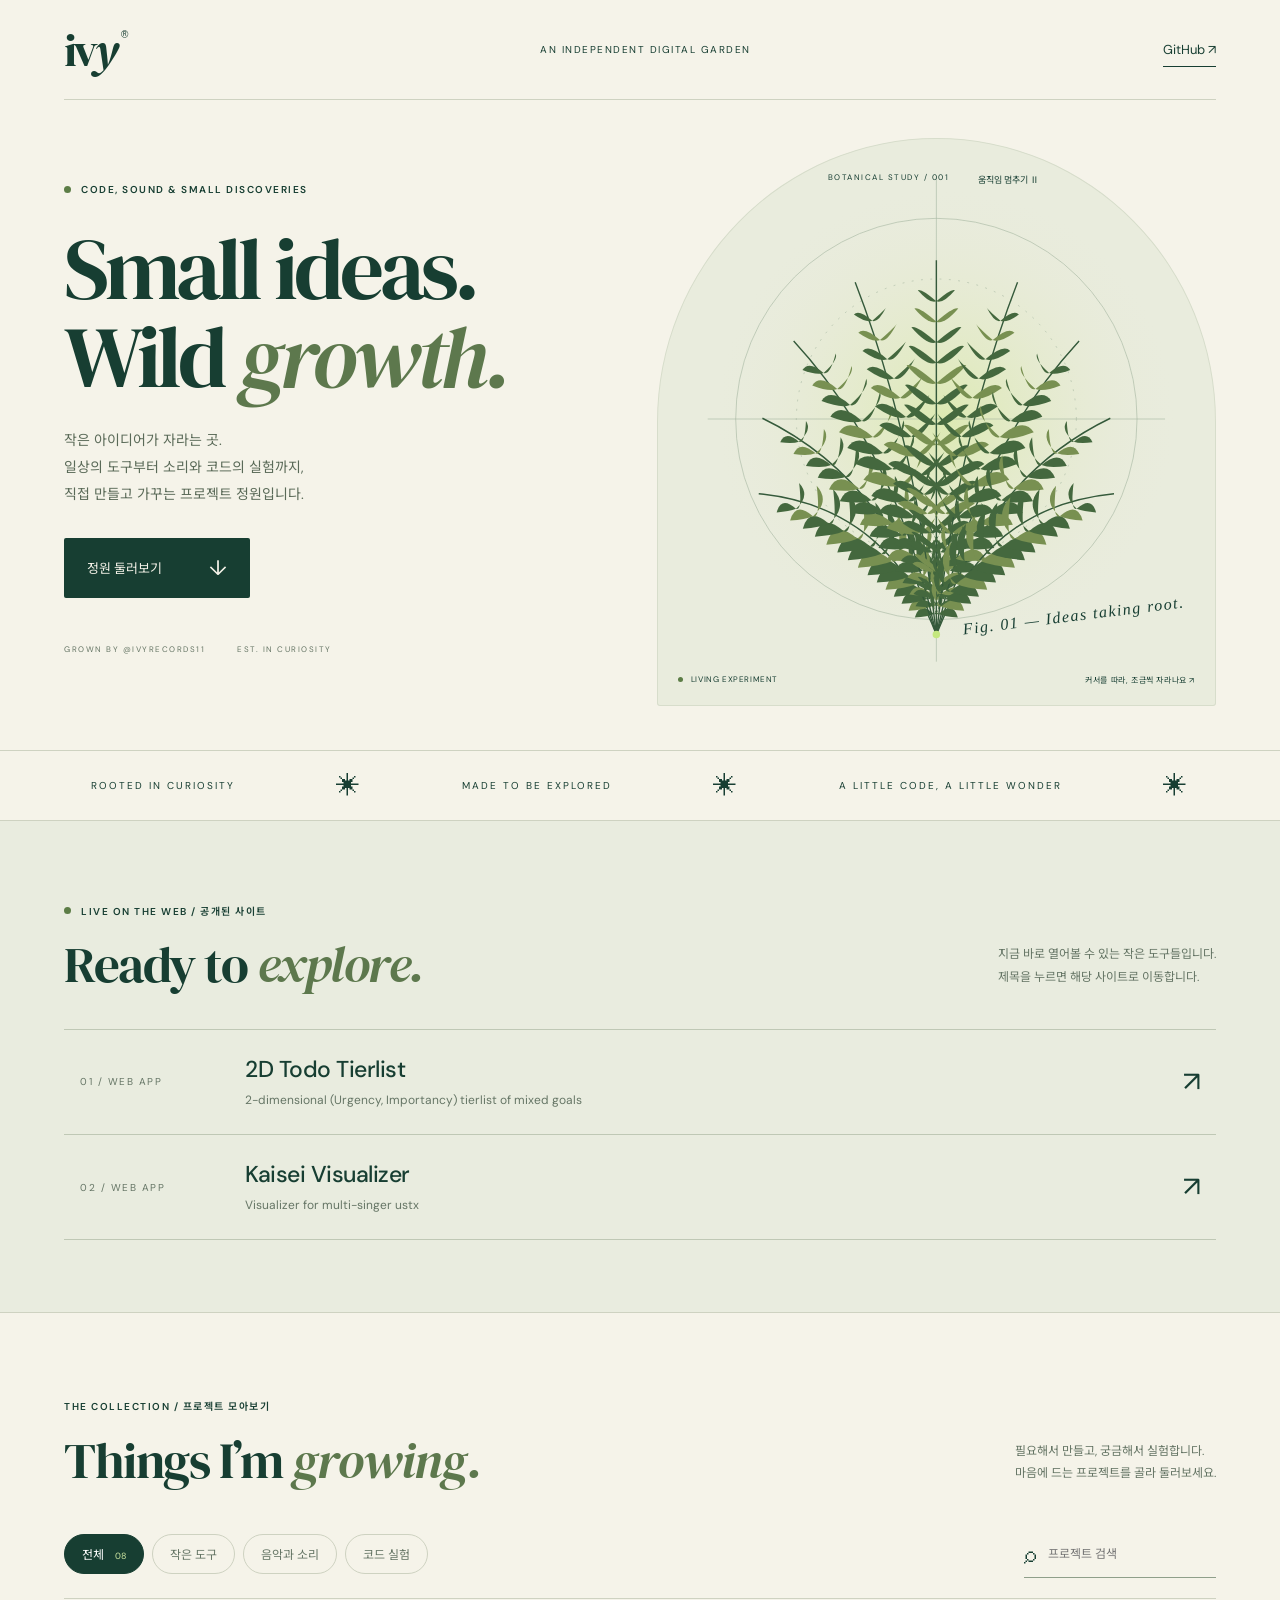
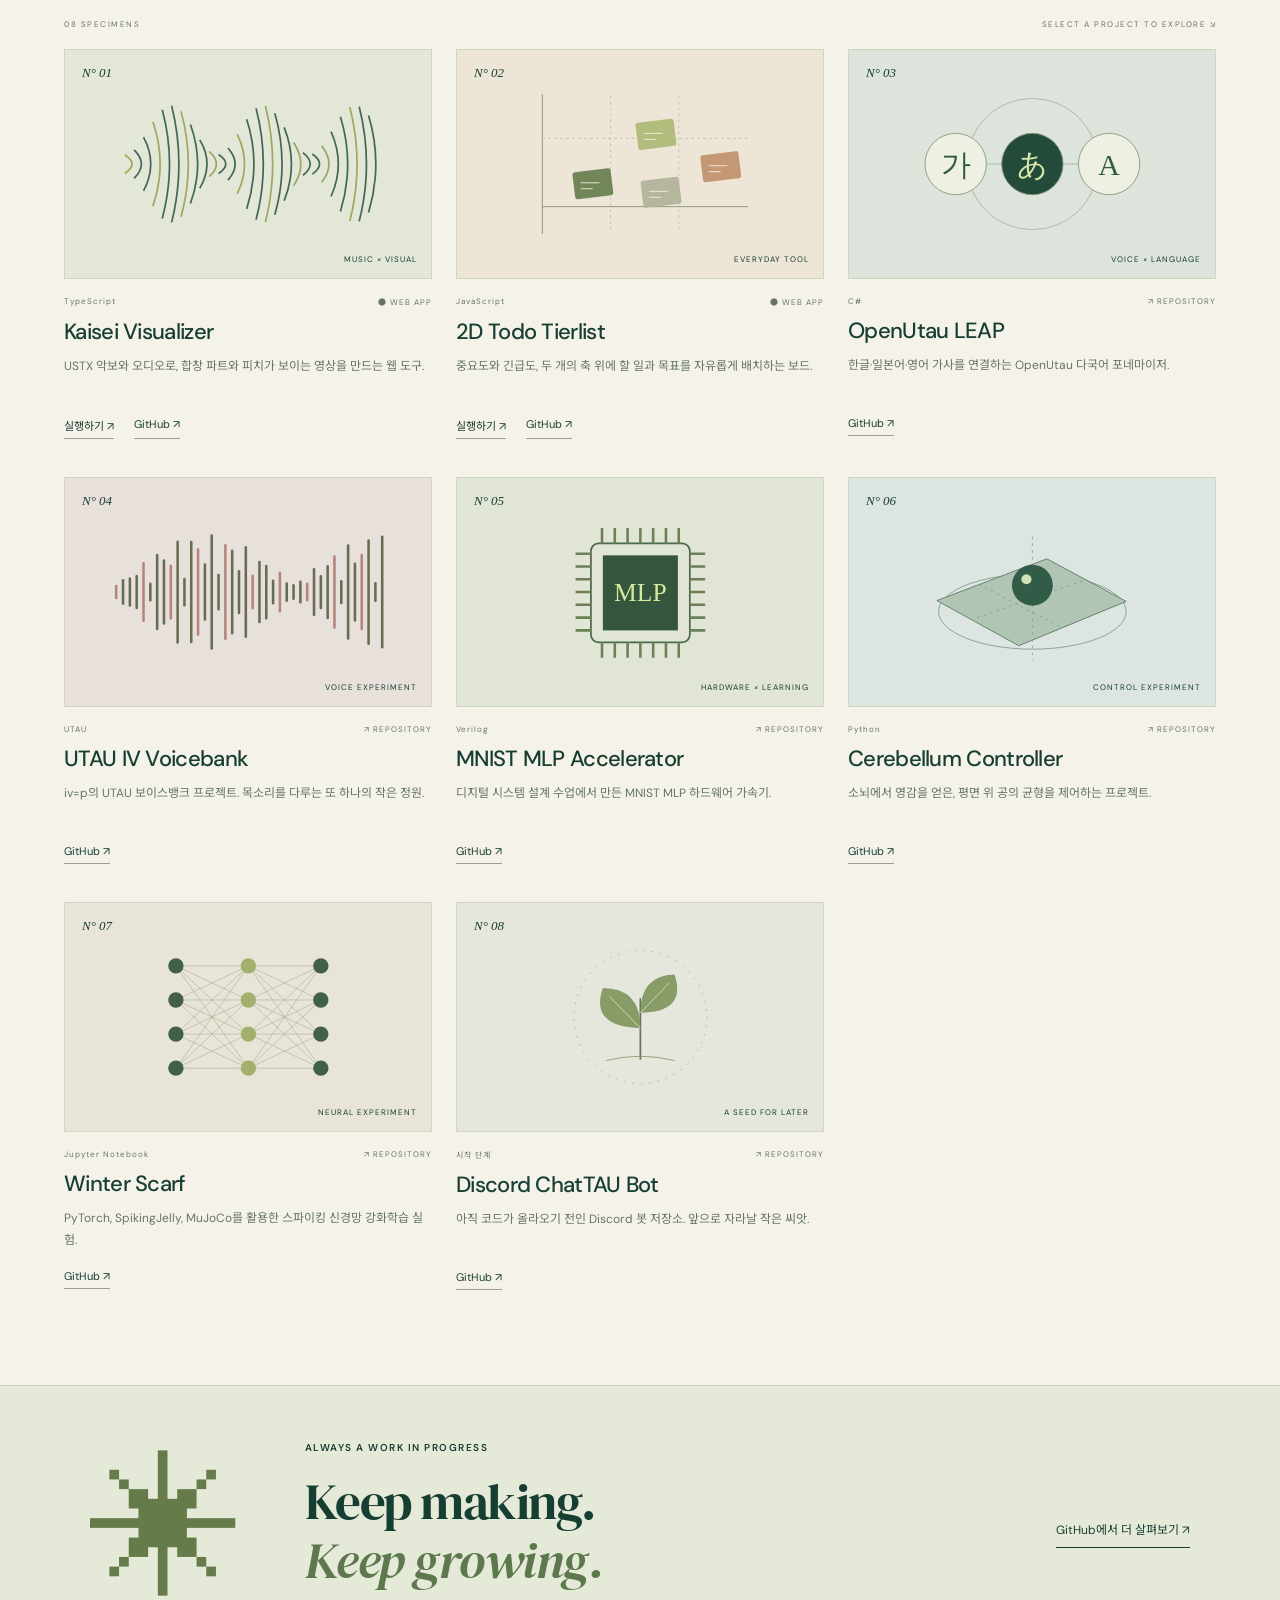
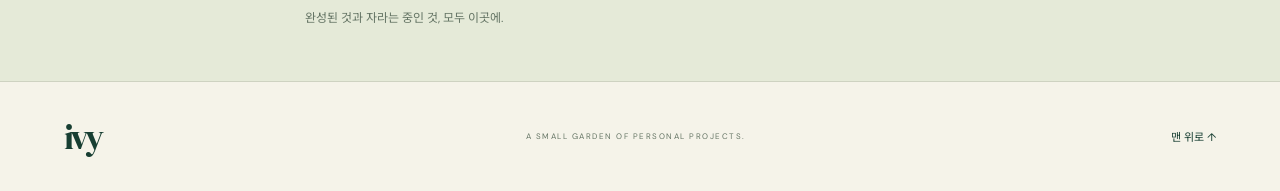
==== index.html @ fa206d8e "Refresh published project sites" ====
<!doctype html>
<html lang="ko">
<head><meta charset="utf-8"><meta name="viewport" content="width=device-width,initial-scale=1"><meta name="theme-color" content="#173e32"><meta name="description" content="ivyrecords11의 작은 도구, 음악과 코드, 실험이 자라는 프로젝트 정원."><title>IVY / 작은 프로젝트 정원</title><link rel="icon" href="favicon.svg" type="image/svg+xml"><link rel="stylesheet" href="style.css"><link rel="stylesheet" href="live-sites.css"><script src="app.js" defer></script></head>
<body>
<a class="skip" href="#projects">프로젝트로 건너뛰기</a>
<header class="nav"><a class="brand" href="#" aria-label="IVY 홈">iv<span>y</span><sup>®</sup></a><span class="nav-note">AN INDEPENDENT DIGITAL GARDEN</span><a class="github" href="https://github.com/ivyrecords11" target="_blank" rel="noopener noreferrer">GitHub ↗</a></header>
<main>
<section class="hero" aria-labelledby="hero-title">
<div class="hero-copy"><div class="eyebrow"><span class="dot"></span> CODE, SOUND & SMALL DISCOVERIES</div><h1 id="hero-title">Small ideas.<br>Wild <em>growth.</em></h1><p class="intro">작은 아이디어가 자라는 곳.<br>일상의 도구부터 소리와 코드의 실험까지,<br>직접 만들고 가꾸는 프로젝트 정원입니다.</p><a class="primary" href="#projects">정원 둘러보기 <span>↓</span></a><div class="hero-meta"><span>GROWN BY @IVYRECORDS11</span><span>EST. IN CURIOSITY</span></div></div>
<div class="specimen" id="specimen"><div class="specimen-top"><span>BOTANICAL STUDY / 001</span><button id="motion" aria-pressed="false" aria-label="식물 움직임 일시정지">움직임 멈추기 Ⅱ</button></div><svg id="plant" viewBox="0 0 560 600" role="img" aria-label="곡선과 작은 잎들로 그린 인터랙티브 식물 표본"><defs><radialGradient id="halo"><stop stop-color="#d9e9a7" stop-opacity=".8"/><stop offset="1" stop-color="#e8e8d7" stop-opacity="0"/></radialGradient></defs><circle cx="290" cy="300" r="245" fill="url(#halo)"/><g class="guide" fill="none" stroke="#a1b29c" stroke-width=".6"><circle cx="280" cy="300" r="215"/><circle cx="280" cy="300" r="150" stroke-dasharray="2 8"/><path d="M280 40V560M35 300H525"/></g><g id="fronds"></g><circle cx="280" cy="531" r="4" fill="#c4e77e"/></svg><div class="specimen-bottom"><span><i class="dot"></i> LIVING EXPERIMENT</span><span>커서를 따라, 조금씩 자라나요 ↗</span></div><div class="plant-label">Fig. 01 — Ideas taking root.</div></div>
</section>
<div class="ticker" aria-hidden="true"><span>ROOTED IN CURIOSITY</span><b>✳</b><span>MADE TO BE EXPLORED</span><b>✳</b><span>A LITTLE CODE, A LITTLE WONDER</span><b>✳</b></div>
<section class="live-sites" id="sites" aria-labelledby="sites-title"><div class="live-sites-head"><div><div class="eyebrow"><span class="dot"></span> LIVE ON THE WEB / 공개된 사이트</div><h2 id="sites-title">Ready to <em>explore.</em></h2></div><p>지금 바로 열어볼 수 있는 작은 도구들입니다.<br>제목을 누르면 해당 사이트로 이동합니다.</p></div><ul class="site-list">
  <li><a href="https://ivyrecords11.github.io/2d-todo-tierlist/" target="_blank" rel="noopener noreferrer"><span class="site-number">01 / WEB APP</span><span class="site-detail"><strong>2D Todo Tierlist</strong><span>2-dimensional (Urgency, Importancy) tierlist of mixed goals</span></span><span class="site-arrow" aria-hidden="true">↗</span></a></li>
  <li><a href="https://ivyrecords11.github.io/kaisei-visualizer/" target="_blank" rel="noopener noreferrer"><span class="site-number">02 / WEB APP</span><span class="site-detail"><strong>Kaisei Visualizer</strong><span>Visualizer for multi-singer ustx</span></span><span class="site-arrow" aria-hidden="true">↗</span></a></li>
</ul></section>
<section class="collection" id="projects" aria-labelledby="collection-title"><div class="section-head"><div><div class="eyebrow">THE COLLECTION / 프로젝트 모아보기</div><h2 id="collection-title">Things I’m <em>growing.</em></h2></div><p>필요해서 만들고, 궁금해서 실험합니다.<br>마음에 드는 프로젝트를 골라 둘러보세요.</p></div><div class="tools"><div class="filters" role="group" aria-label="프로젝트 분류"><button data-filter="all" aria-pressed="true">전체 <span>08</span></button><button data-filter="tools" aria-pressed="false">작은 도구</button><button data-filter="sound" aria-pressed="false">음악과 소리</button><button data-filter="research" aria-pressed="false">코드 실험</button></div><label class="search"><span aria-hidden="true">⌕</span><input type="search" id="search" placeholder="프로젝트 검색" aria-label="프로젝트 검색"></label></div><div class="result-line"><span id="result" role="status" aria-live="polite">08 SPECIMENS</span><span>SELECT A PROJECT TO EXPLORE ↘</span></div><div class="grid" id="grid"></div><p id="empty" hidden>아직 이 이름의 새싹은 없어요. 다른 검색어로 찾아보세요.</p></section>
<section class="endnote"><span class="asterisk">✳</span><div><div class="eyebrow">ALWAYS A WORK IN PROGRESS</div><h2>Keep making.<br><em>Keep growing.</em></h2><p>완성된 것과 자라는 중인 것, 모두 이곳에.</p></div><a href="https://github.com/ivyrecords11" target="_blank" rel="noopener noreferrer">GitHub에서 더 살펴보기 ↗</a></section>
</main><footer><a class="brand" href="#">ivy</a><span>A SMALL GARDEN OF PERSONAL PROJECTS.</span><a href="#">맨 위로 ↑</a></footer>
</body></html>
---- style.css ----
@import url('https://fonts.googleapis.com/css2?family=DM+Sans:wght@400;500;600;700&family=DM+Serif+Display:ital@0;1&family=Noto+Sans+KR:wght@400;500;600&display=swap');
:root{--paper:#f5f3e9;--ink:#173e32;--muted:#657565;--line:#ced2c1;--lime:#d5eb9c}*{box-sizing:border-box}html{scroll-behavior:smooth;scroll-padding-top:30px}body{margin:0;background:var(--paper);color:var(--ink);font-family:'DM Sans','Noto Sans KR',sans-serif}a{color:inherit;text-decoration:none}button,input{font:inherit}button,a,input{-webkit-tap-highlight-color:transparent}a:focus-visible,button:focus-visible,input:focus-visible{outline:3px solid #a2643d;outline-offset:5px}button{cursor:pointer}button:disabled{cursor:default}.nav{height:100px;display:flex;align-items:center;justify-content:space-between;margin:0 5%;border-bottom:1px solid var(--line)}.brand{font-family:'DM Serif Display',Georgia,serif;font-size:47px;letter-spacing:-4px}.brand span{font-style:italic}.brand sup{font:10px sans-serif;letter-spacing:0;vertical-align:top;margin:12px 0 0 7px;display:inline-block}.nav-note,.eyebrow,.hero-meta,.specimen-top,.specimen-bottom,.plant-label,.result-line,.card-meta,footer>span{font-size:10px;letter-spacing:1.5px}.github{font-size:13px;border-bottom:1px solid var(--ink);padding:8px 0}.hero{display:grid;grid-template-columns:1fr 1fr;min-height:650px;padding:38px 5% 44px;gap:3%}.hero-copy{padding-top:45px}.eyebrow{display:flex;align-items:center;gap:10px;font-weight:600}.dot{display:inline-block;width:7px;height:7px;border-radius:50%;background:#5c7d46}h1,h2,h3,p{margin:0}h1,h2{font-family:'DM Serif Display',Georgia,serif;font-weight:400}h1{font-size:clamp(64px,6.8vw,110px);line-height:1.01;letter-spacing:-4px;margin:29px 0 26px}em{font-weight:400;color:#5d784d}.intro{font-size:14px;line-height:1.95;color:#5a6a58}.primary{display:inline-flex;align-items:center;gap:47px;background:var(--ink);color:var(--paper);padding:16px 23px;border-radius:2px;font-size:13px;margin-top:29px}.primary:hover{background:#315f40}.primary span{font-size:21px}.hero-meta{display:flex;gap:32px;margin-top:46px;font-size:8px;color:var(--muted)}.specimen{position:relative;overflow:hidden;min-height:560px;background:#e9ecdd;border:1px solid #d7ddcb;border-radius:50% 50% 3px 3px}.specimen-top{position:absolute;z-index:2;top:33px;left:0;width:100%;display:flex;justify-content:center;gap:23px;font-size:8px}.specimen-top button{border:0;background:none;color:var(--ink);font-size:9px}.specimen svg{display:block;width:100%;height:560px;transform-origin:50% 90%;transition:transform .9s ease-out}.specimen-bottom{position:absolute;bottom:20px;left:20px;right:20px;display:flex;justify-content:space-between;font-size:8px;letter-spacing:.6px}.specimen-bottom .dot{width:5px;height:5px;margin-right:5px}.plant-label{position:absolute;right:30px;bottom:80px;transform:rotate(-7deg);font:italic 16px Georgia,serif}.ticker{border-top:1px solid var(--line);border-bottom:1px solid var(--line);display:flex;justify-content:space-around;align-items:center;gap:20px;padding:19px 4%;font-size:10px;letter-spacing:2px}.ticker b{font-size:24px;font-weight:400}.collection{padding:85px 5% 95px}.section-head{display:flex;justify-content:space-between;align-items:end;gap:25px}h2{font-size:clamp(38px,4vw,62px);line-height:1.15;letter-spacing:-1.5px}.section-head h2{margin-top:18px}.section-head p{font-size:12px;line-height:1.9;color:var(--muted);padding-bottom:5px}.tools{display:flex;justify-content:space-between;gap:20px;align-items:center;margin-top:40px;padding-bottom:20px;border-bottom:1px solid var(--line)}.filters{display:flex;gap:8px;flex-wrap:wrap}.filters button{background:none;border:1px solid var(--line);border-radius:30px;padding:10px 17px;color:var(--muted);font-size:12px}.filters button[aria-pressed=true]{background:var(--ink);color:white;border-color:var(--ink)}.filters button span{font-size:9px;margin-left:8px;color:#cde6a2}.search{display:flex;gap:10px;align-items:center;border-bottom:1px solid #8f9f8a;padding:8px 0}.search span{font-size:24px}.search input{width:170px;border:0;background:none;color:var(--ink);font-size:12px}.result-line{display:flex;justify-content:space-between;margin:20px 0;font-size:8px;color:var(--muted)}.grid{display:grid;grid-template-columns:repeat(3,1fr);gap:38px 24px}.card{min-width:0}.art{height:230px;overflow:hidden;position:relative;display:flex;justify-content:center;align-items:center;border:1px solid #d0d6bf;transition:border-radius .35s,background .35s}.card:hover .art{border-radius:45px 3px 45px 3px}.art svg{width:86%;height:86%;transition:transform .6s}.card:hover .art svg{transform:scale(1.07) rotate(-2deg)}.art .index{position:absolute;top:15px;left:17px;font:italic 13px Georgia}.art .kind{position:absolute;right:14px;bottom:14px;font-size:8px;letter-spacing:1px}.card-meta{display:flex;justify-content:space-between;font-size:8px;margin:17px 0 10px;color:var(--muted);letter-spacing:1px}.card h3{font-size:22px;letter-spacing:-.7px;font-weight:500;overflow-wrap:anywhere}.card p{font-size:12px;line-height:1.85;color:var(--muted);margin-top:9px;min-height:45px}.links{display:flex;gap:20px;margin-top:17px}.links a{font-size:11px;border-bottom:1px solid #99a18b;padding:0 0 5px}.links a:hover{color:#80603c}.endnote{background:#e5ead8;padding:55px 7%;display:flex;align-items:center;gap:60px;border-block:1px solid var(--line)}.asterisk{font-size:155px;color:#657b49;line-height:1}.endnote h2{margin:18px 0}.endnote p{font-size:12px;color:var(--muted)}.endnote>a{margin-left:auto;font-size:12px;border-bottom:1px solid;padding-bottom:9px}footer{display:flex;align-items:center;justify-content:space-between;padding:30px 5%}footer .brand{font-size:36px}footer>span{font-size:8px;color:var(--muted)}footer>a:last-child{font-size:11px}.skip{position:absolute;top:-70px;left:20px;z-index:10;background:var(--ink);color:white;padding:14px}.skip:focus{top:10px}#empty{text-align:center;padding:70px 15px;color:var(--muted);font-size:14px}
@media(min-width:1500px){main,.nav,footer{max-width:1500px;margin-inline:auto}.nav{padding-inline:5%}}@media(max-width:900px){.nav-note{font-size:8px}.hero{min-height:0;gap:20px}.hero-copy{padding-top:30px}h1{font-size:65px}.specimen{min-height:510px}.specimen svg{height:510px}.specimen-top{gap:9px;font-size:7px}.hero-meta{gap:12px;line-height:1.7}.grid{grid-template-columns:repeat(2,1fr)}.section-head p{max-width:220px}.endnote{gap:30px}.asterisk{font-size:100px}.specimen-bottom{flex-direction:column;gap:8px}.plant-label{right:15px}}@media(max-width:600px){.nav{height:77px}.nav-note{display:none}.brand{font-size:40px}.hero{grid-template-columns:1fr;padding-top:15px}.hero-copy{padding-top:30px}h1{font-size:73px}.intro{font-size:13px}.hero-meta{margin:30px 0 8px;justify-content:space-between}.specimen{min-height:420px;margin-top:15px}.specimen svg{height:420px}.specimen-bottom{flex-direction:row}.ticker{font-size:7px;letter-spacing:.8px;gap:13px}.ticker span:last-of-type,.ticker b:last-child{display:none}.collection{padding-top:55px;padding-bottom:55px}.section-head{display:block}.section-head p{margin-top:20px;max-width:none}.tools{align-items:stretch;flex-direction:column;margin-top:25px;gap:16px}.filters{gap:5px}.filters button{font-size:11px;padding:9px 13px}.search input{width:100%}.grid{grid-template-columns:1fr;gap:35px}.art{height:260px}.card p{min-height:0}.endnote{padding:35px 6%;flex-wrap:wrap;gap:20px}.asterisk{font-size:80px}.endnote h2{font-size:41px}.endnote>a{margin:10px 0 0 auto}footer>span{max-width:130px;text-align:center;line-height:1.8}.result-line{font-size:7px}.section-head h2{font-size:39px}}@media(prefers-reduced-motion:reduce){html{scroll-behavior:auto}*,*::before,*::after{transition:none!important;animation:none!important}}
---- live-sites.css ----
.live-sites{padding:82px 5% 72px;background:#e9ecdf;border-bottom:1px solid var(--line)}.live-sites-head{display:flex;align-items:end;justify-content:space-between;gap:25px;margin-bottom:35px}.live-sites-head h2{margin-top:17px}.live-sites-head p{font-size:12px;line-height:1.9;color:var(--muted);padding-bottom:5px}.site-list{list-style:none;margin:0;padding:0;border-top:1px solid #bfc8b5}.site-list li{border-bottom:1px solid #bfc8b5}.site-list a{display:grid;grid-template-columns:145px 1fr 35px;gap:20px;align-items:center;padding:24px 16px;transition:background .25s,padding-left .25s}.site-list a:hover{background:#dfe7cf;padding-left:26px}.site-number{font-size:10px;letter-spacing:1.5px;color:var(--muted)}.site-detail{display:flex;flex-direction:column;gap:7px}.site-detail strong{font-size:23px;font-weight:500;letter-spacing:-.5px}.site-detail>span{font-size:12px;line-height:1.6;color:var(--muted)}.site-arrow{font-size:28px;text-align:right;line-height:1}@media(max-width:600px){.live-sites{padding:55px 5%}.live-sites-head{display:block;margin-bottom:27px}.live-sites-head h2{font-size:40px}.live-sites-head p{margin-top:17px}.site-list a{grid-template-columns:1fr 24px;gap:8px;padding:20px 6px}.site-number{grid-column:1/-1;font-size:9px}.site-detail strong{font-size:20px}.site-detail>span{font-size:11px}.site-arrow{grid-column:2;grid-row:2}}
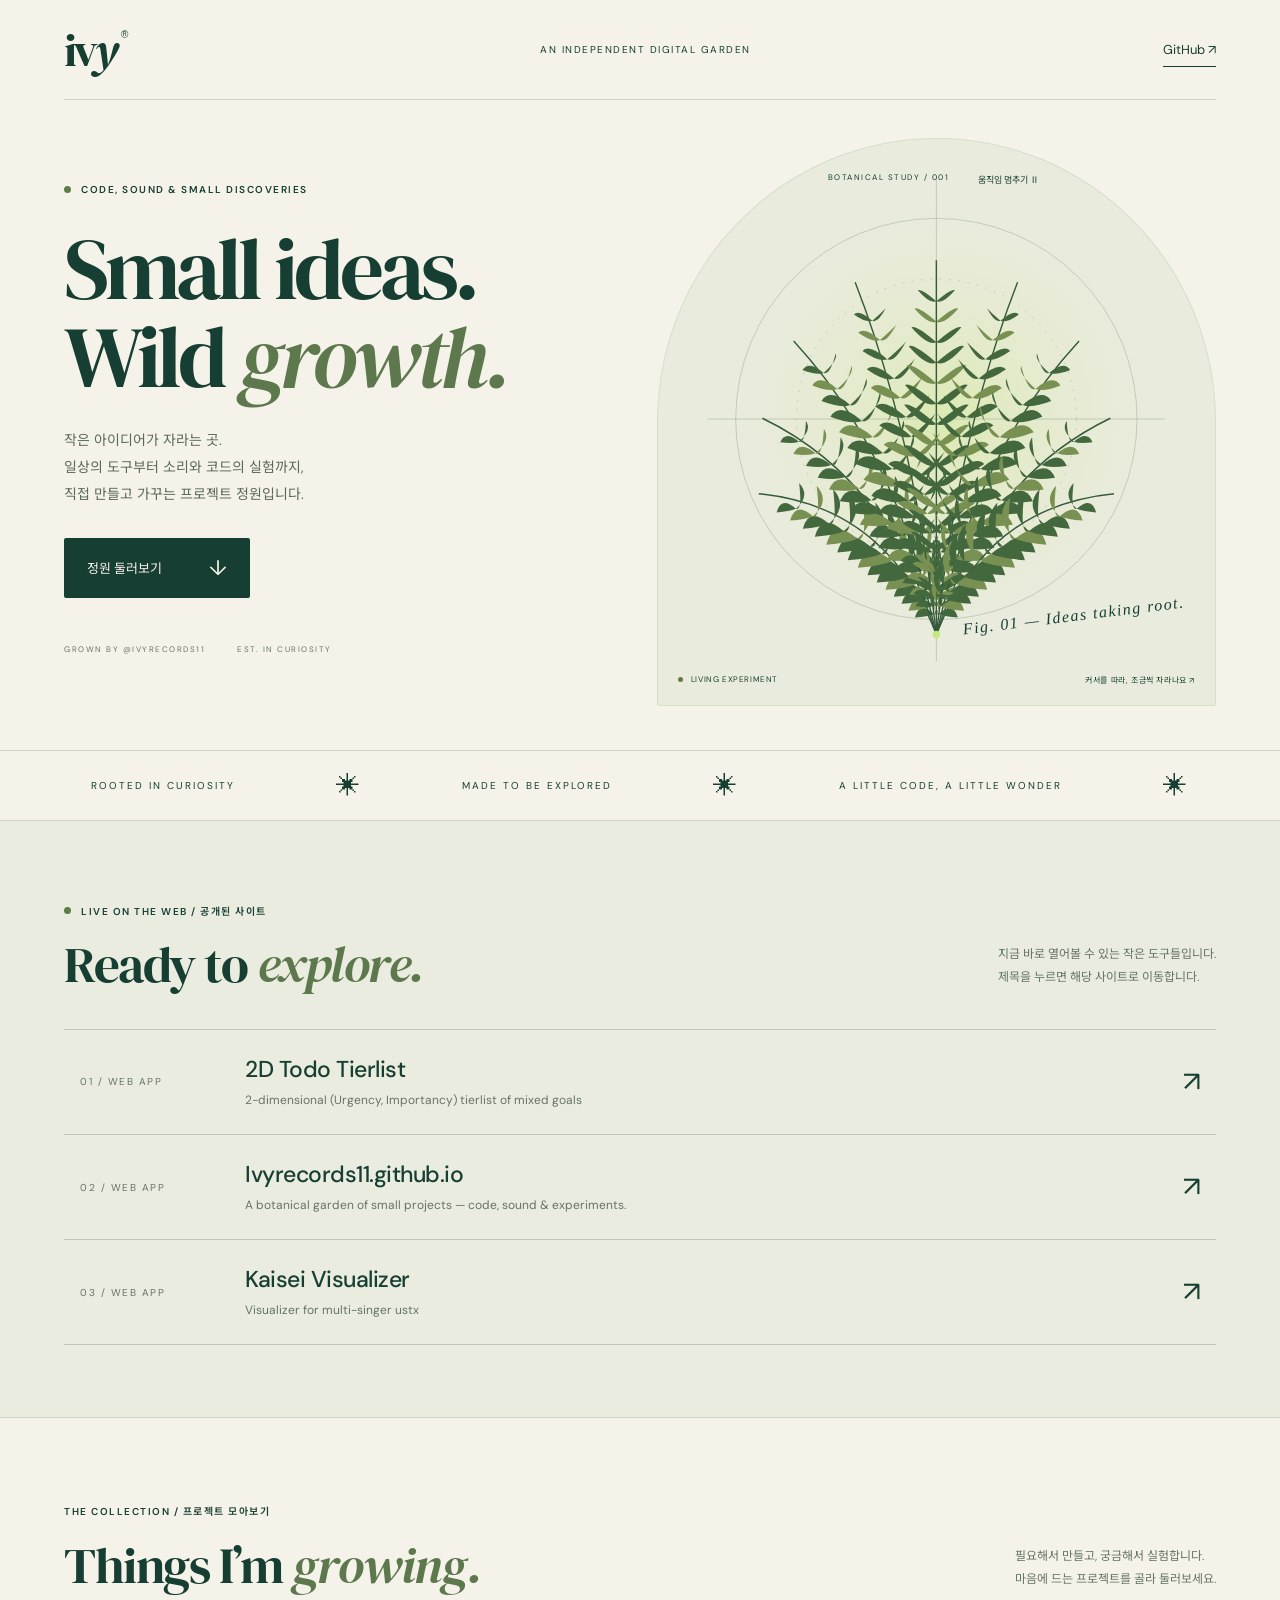
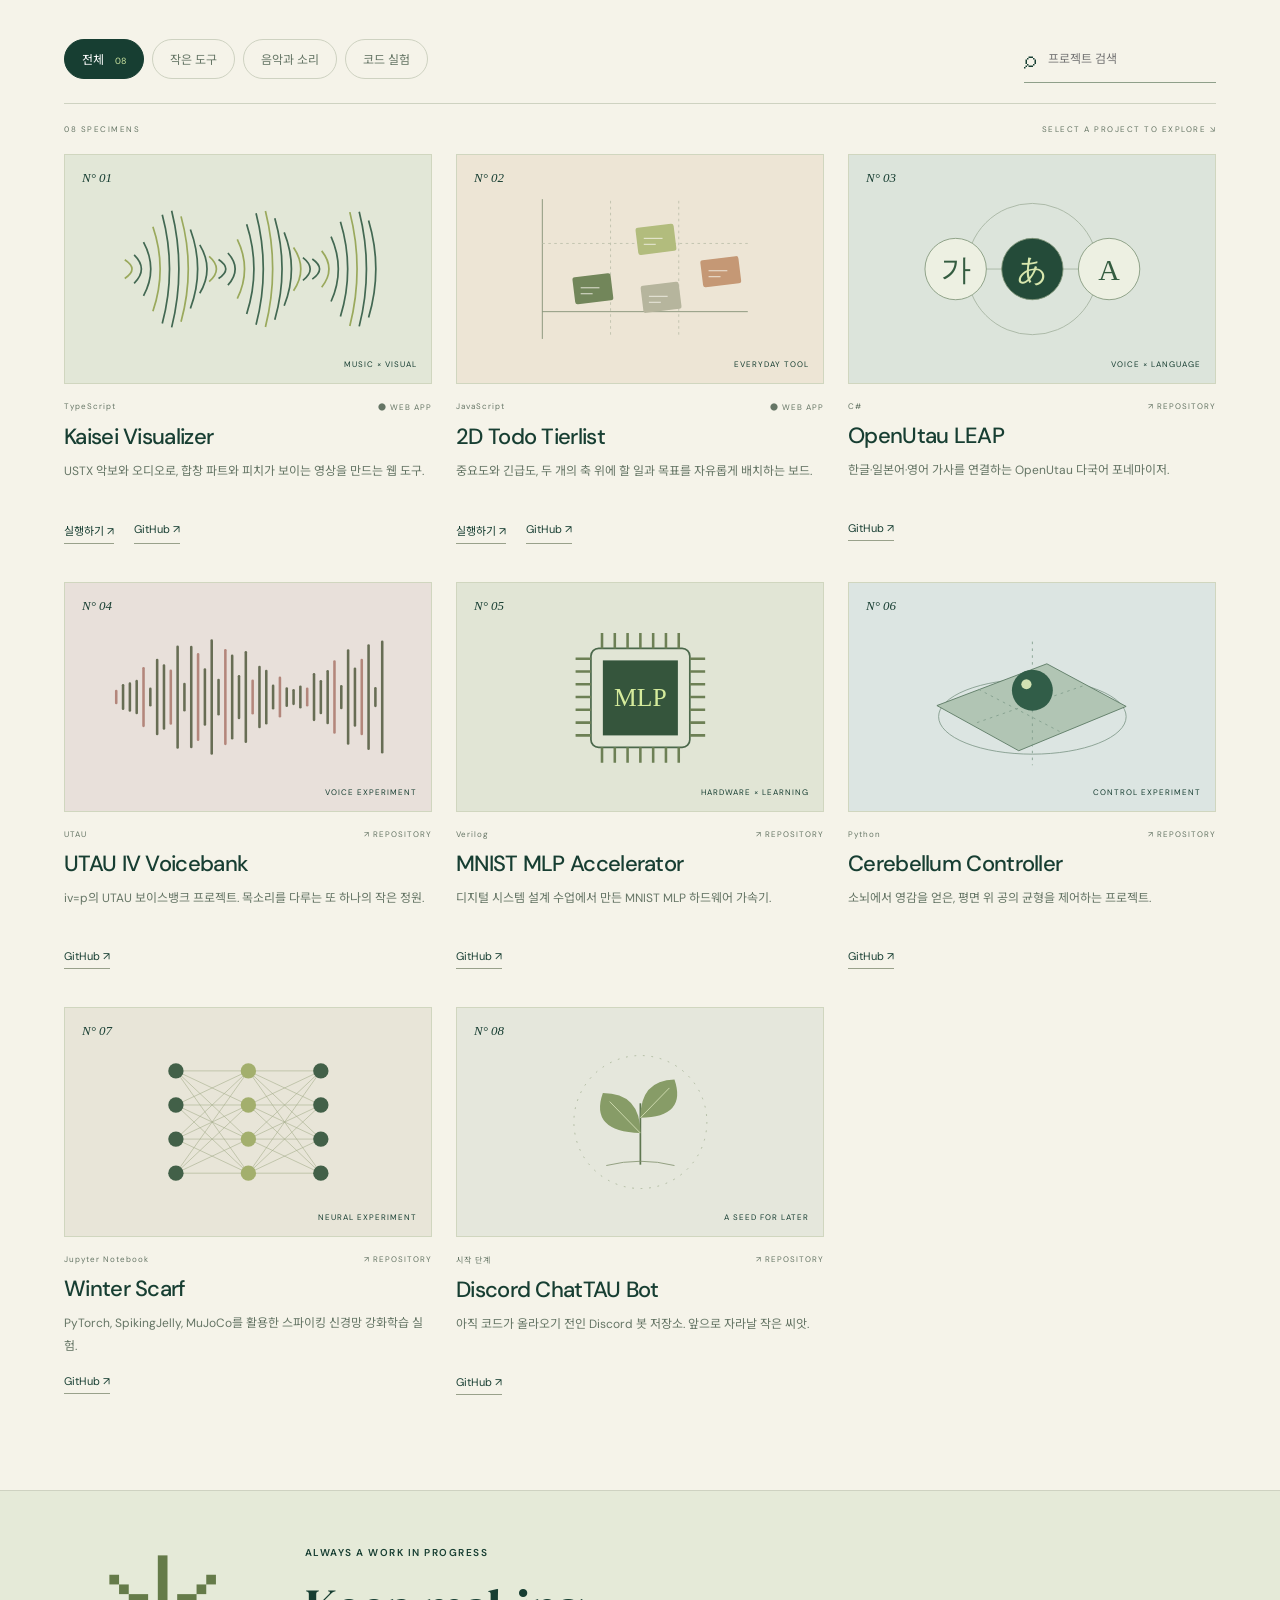
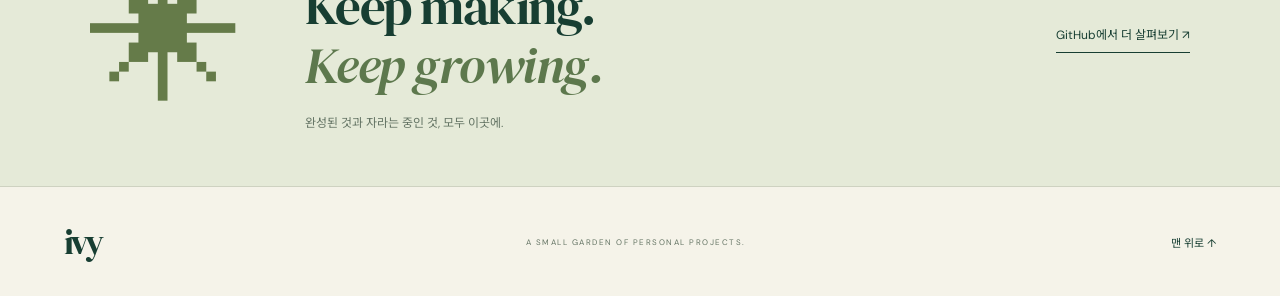
==== commit 125d26ed: "Refresh published project sites" ====
--- a/index.html
+++ b/index.html
@@ -12,7 +12,8 @@
 <div class="ticker" aria-hidden="true"><span>ROOTED IN CURIOSITY</span><b>✳</b><span>MADE TO BE EXPLORED</span><b>✳</b><span>A LITTLE CODE, A LITTLE WONDER</span><b>✳</b></div>
 <section class="live-sites" id="sites" aria-labelledby="sites-title"><div class="live-sites-head"><div><div class="eyebrow"><span class="dot"></span> LIVE ON THE WEB / 공개된 사이트</div><h2 id="sites-title">Ready to <em>explore.</em></h2></div><p>지금 바로 열어볼 수 있는 작은 도구들입니다.<br>제목을 누르면 해당 사이트로 이동합니다.</p></div><ul class="site-list">
   <li><a href="https://ivyrecords11.github.io/2d-todo-tierlist/" target="_blank" rel="noopener noreferrer"><span class="site-number">01 / WEB APP</span><span class="site-detail"><strong>2D Todo Tierlist</strong><span>2-dimensional (Urgency, Importancy) tierlist of mixed goals</span></span><span class="site-arrow" aria-hidden="true">↗</span></a></li>
-  <li><a href="https://ivyrecords11.github.io/kaisei-visualizer/" target="_blank" rel="noopener noreferrer"><span class="site-number">02 / WEB APP</span><span class="site-detail"><strong>Kaisei Visualizer</strong><span>Visualizer for multi-singer ustx</span></span><span class="site-arrow" aria-hidden="true">↗</span></a></li>
+  <li><a href="https://ivyrecords11.github.io/" target="_blank" rel="noopener noreferrer"><span class="site-number">02 / WEB APP</span><span class="site-detail"><strong>Ivyrecords11.github.io</strong><span>A botanical garden of small projects — code, sound &amp; experiments.</span></span><span class="site-arrow" aria-hidden="true">↗</span></a></li>
+  <li><a href="https://ivyrecords11.github.io/kaisei-visualizer/" target="_blank" rel="noopener noreferrer"><span class="site-number">03 / WEB APP</span><span class="site-detail"><strong>Kaisei Visualizer</strong><span>Visualizer for multi-singer ustx</span></span><span class="site-arrow" aria-hidden="true">↗</span></a></li>
 </ul></section>
 <section class="collection" id="projects" aria-labelledby="collection-title"><div class="section-head"><div><div class="eyebrow">THE COLLECTION / 프로젝트 모아보기</div><h2 id="collection-title">Things I’m <em>growing.</em></h2></div><p>필요해서 만들고, 궁금해서 실험합니다.<br>마음에 드는 프로젝트를 골라 둘러보세요.</p></div><div class="tools"><div class="filters" role="group" aria-label="프로젝트 분류"><button data-filter="all" aria-pressed="true">전체 <span>08</span></button><button data-filter="tools" aria-pressed="false">작은 도구</button><button data-filter="sound" aria-pressed="false">음악과 소리</button><button data-filter="research" aria-pressed="false">코드 실험</button></div><label class="search"><span aria-hidden="true">⌕</span><input type="search" id="search" placeholder="프로젝트 검색" aria-label="프로젝트 검색"></label></div><div class="result-line"><span id="result" role="status" aria-live="polite">08 SPECIMENS</span><span>SELECT A PROJECT TO EXPLORE ↘</span></div><div class="grid" id="grid"></div><p id="empty" hidden>아직 이 이름의 새싹은 없어요. 다른 검색어로 찾아보세요.</p></section>
 <section class="endnote"><span class="asterisk">✳</span><div><div class="eyebrow">ALWAYS A WORK IN PROGRESS</div><h2>Keep making.<br><em>Keep growing.</em></h2><p>완성된 것과 자라는 중인 것, 모두 이곳에.</p></div><a href="https://github.com/ivyrecords11" target="_blank" rel="noopener noreferrer">GitHub에서 더 살펴보기 ↗</a></section>
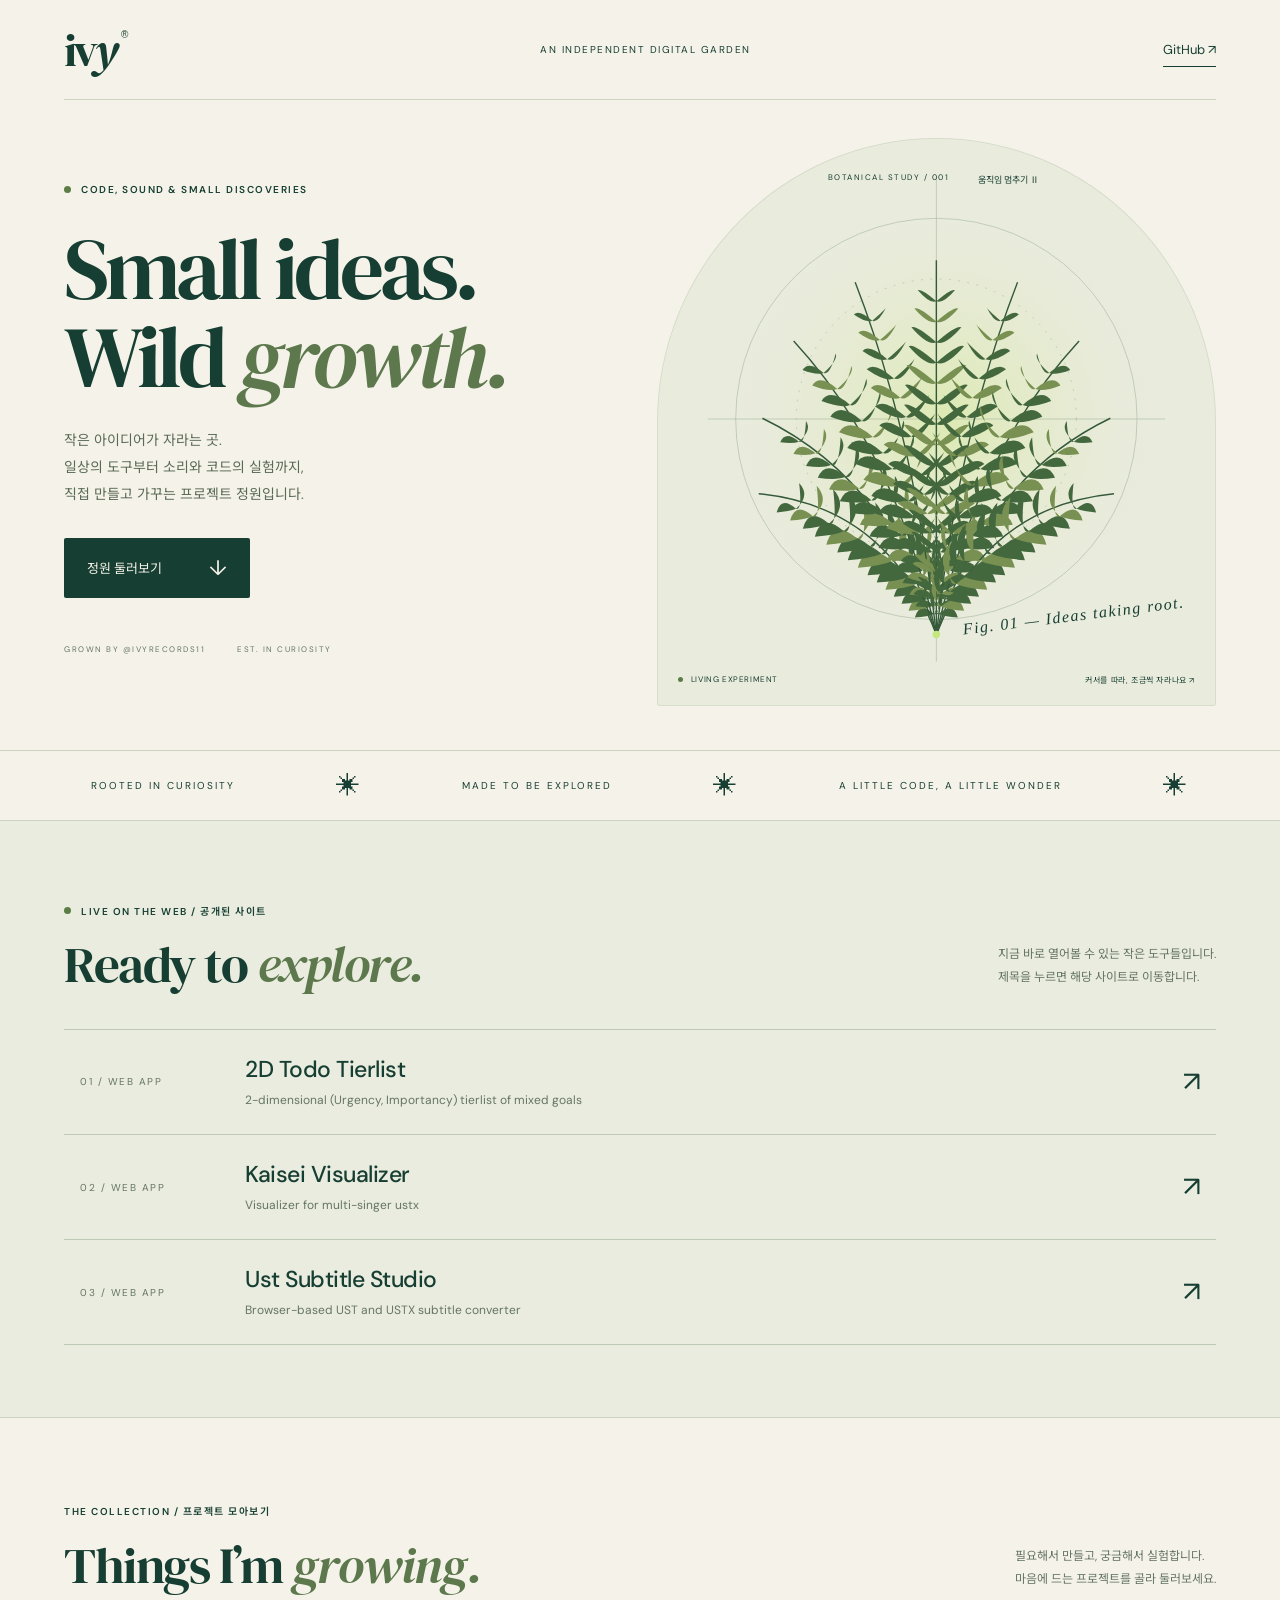
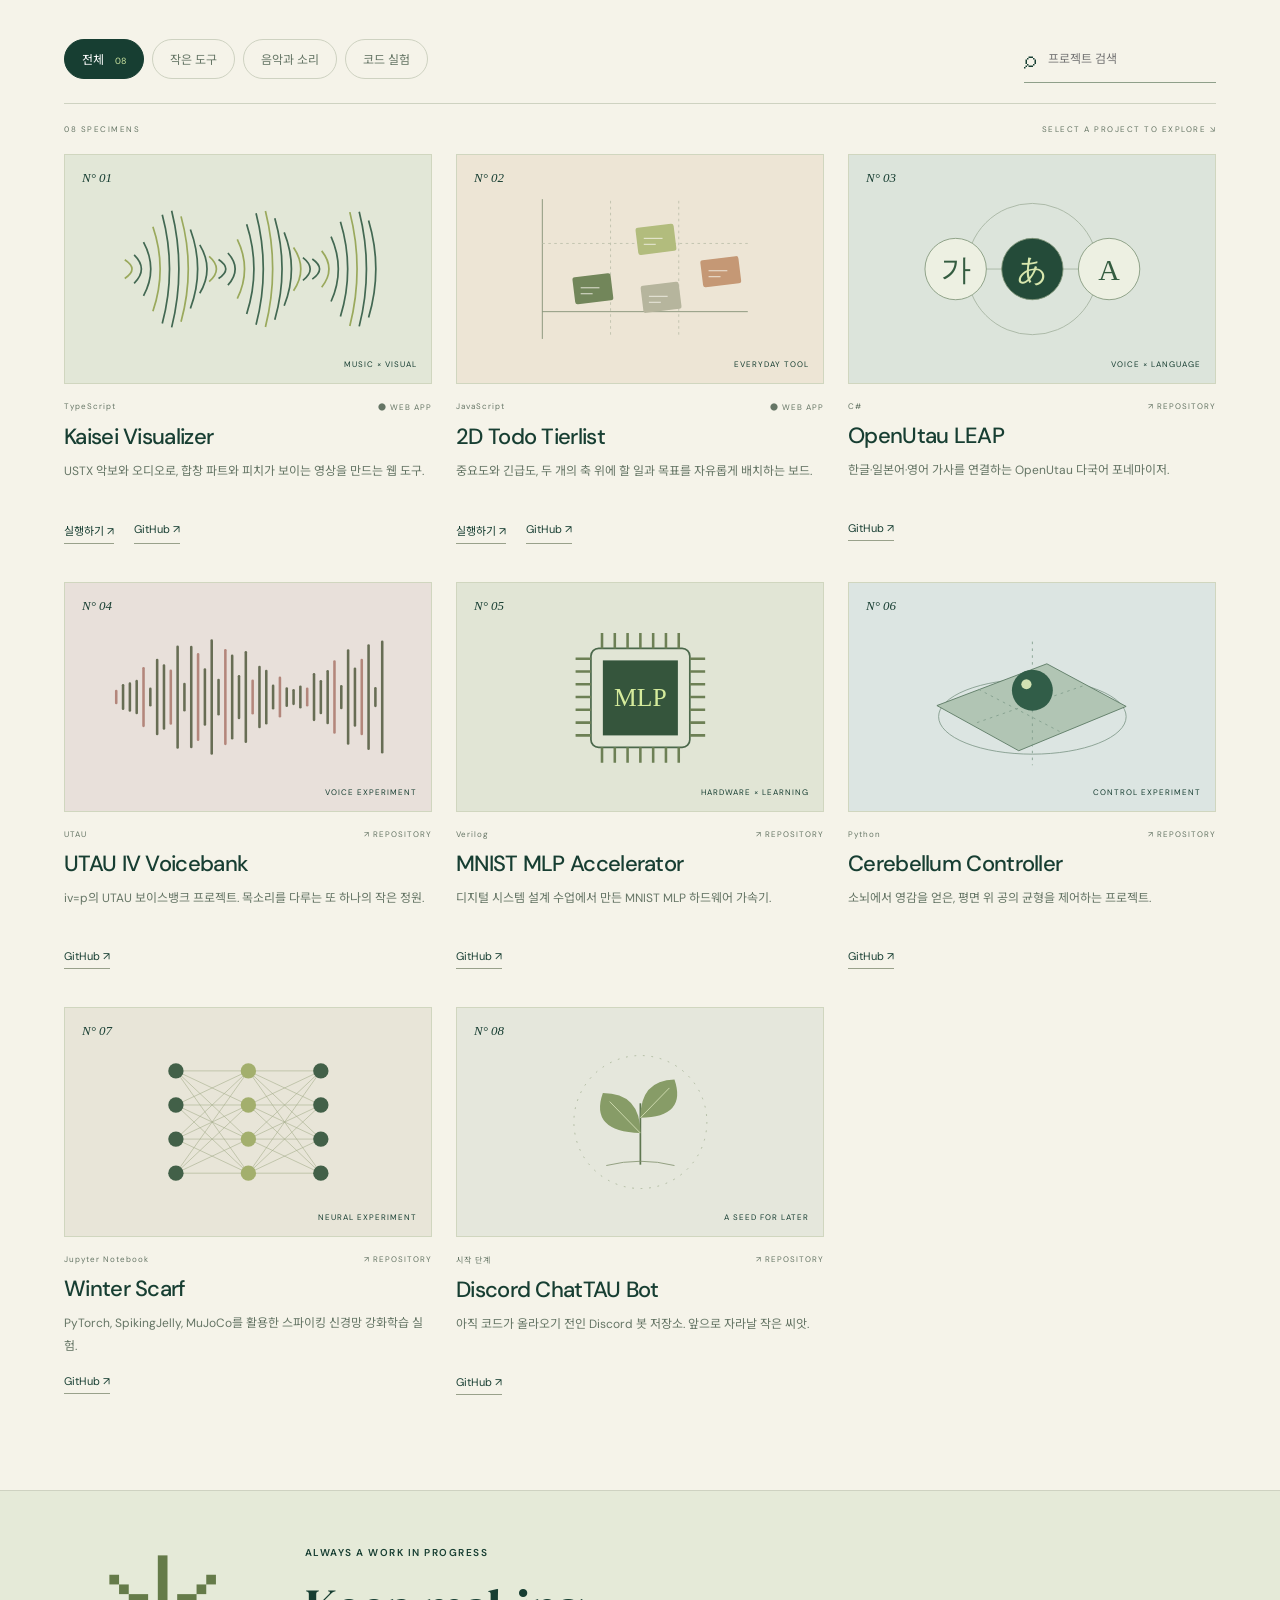
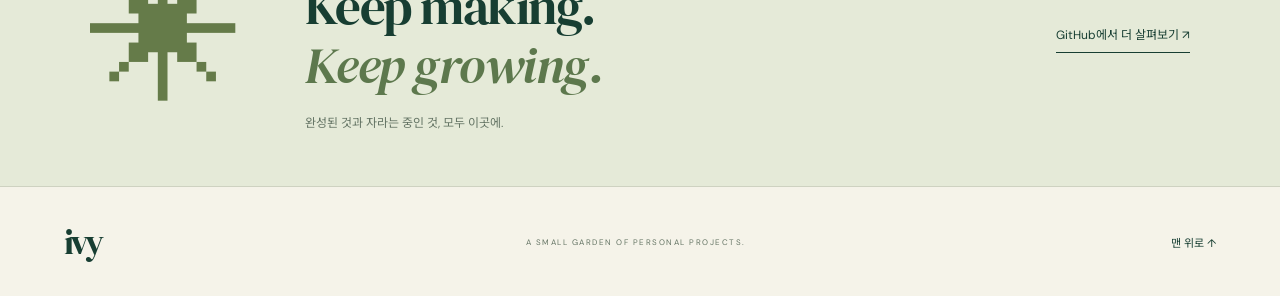
==== commit 452c2457: "Refresh published project sites" ====
--- a/index.html
+++ b/index.html
@@ -12,8 +12,8 @@
 <div class="ticker" aria-hidden="true"><span>ROOTED IN CURIOSITY</span><b>✳</b><span>MADE TO BE EXPLORED</span><b>✳</b><span>A LITTLE CODE, A LITTLE WONDER</span><b>✳</b></div>
 <section class="live-sites" id="sites" aria-labelledby="sites-title"><div class="live-sites-head"><div><div class="eyebrow"><span class="dot"></span> LIVE ON THE WEB / 공개된 사이트</div><h2 id="sites-title">Ready to <em>explore.</em></h2></div><p>지금 바로 열어볼 수 있는 작은 도구들입니다.<br>제목을 누르면 해당 사이트로 이동합니다.</p></div><ul class="site-list">
   <li><a href="https://ivyrecords11.github.io/2d-todo-tierlist/" target="_blank" rel="noopener noreferrer"><span class="site-number">01 / WEB APP</span><span class="site-detail"><strong>2D Todo Tierlist</strong><span>2-dimensional (Urgency, Importancy) tierlist of mixed goals</span></span><span class="site-arrow" aria-hidden="true">↗</span></a></li>
-  <li><a href="https://ivyrecords11.github.io/" target="_blank" rel="noopener noreferrer"><span class="site-number">02 / WEB APP</span><span class="site-detail"><strong>Ivyrecords11.github.io</strong><span>A botanical garden of small projects — code, sound &amp; experiments.</span></span><span class="site-arrow" aria-hidden="true">↗</span></a></li>
-  <li><a href="https://ivyrecords11.github.io/kaisei-visualizer/" target="_blank" rel="noopener noreferrer"><span class="site-number">03 / WEB APP</span><span class="site-detail"><strong>Kaisei Visualizer</strong><span>Visualizer for multi-singer ustx</span></span><span class="site-arrow" aria-hidden="true">↗</span></a></li>
+  <li><a href="https://ivyrecords11.github.io/kaisei-visualizer/" target="_blank" rel="noopener noreferrer"><span class="site-number">02 / WEB APP</span><span class="site-detail"><strong>Kaisei Visualizer</strong><span>Visualizer for multi-singer ustx</span></span><span class="site-arrow" aria-hidden="true">↗</span></a></li>
+  <li><a href="https://ivyrecords11.github.io/ust-subtitle-studio/" target="_blank" rel="noopener noreferrer"><span class="site-number">03 / WEB APP</span><span class="site-detail"><strong>Ust Subtitle Studio</strong><span>Browser-based UST and USTX subtitle converter</span></span><span class="site-arrow" aria-hidden="true">↗</span></a></li>
 </ul></section>
 <section class="collection" id="projects" aria-labelledby="collection-title"><div class="section-head"><div><div class="eyebrow">THE COLLECTION / 프로젝트 모아보기</div><h2 id="collection-title">Things I’m <em>growing.</em></h2></div><p>필요해서 만들고, 궁금해서 실험합니다.<br>마음에 드는 프로젝트를 골라 둘러보세요.</p></div><div class="tools"><div class="filters" role="group" aria-label="프로젝트 분류"><button data-filter="all" aria-pressed="true">전체 <span>08</span></button><button data-filter="tools" aria-pressed="false">작은 도구</button><button data-filter="sound" aria-pressed="false">음악과 소리</button><button data-filter="research" aria-pressed="false">코드 실험</button></div><label class="search"><span aria-hidden="true">⌕</span><input type="search" id="search" placeholder="프로젝트 검색" aria-label="프로젝트 검색"></label></div><div class="result-line"><span id="result" role="status" aria-live="polite">08 SPECIMENS</span><span>SELECT A PROJECT TO EXPLORE ↘</span></div><div class="grid" id="grid"></div><p id="empty" hidden>아직 이 이름의 새싹은 없어요. 다른 검색어로 찾아보세요.</p></section>
 <section class="endnote"><span class="asterisk">✳</span><div><div class="eyebrow">ALWAYS A WORK IN PROGRESS</div><h2>Keep making.<br><em>Keep growing.</em></h2><p>완성된 것과 자라는 중인 것, 모두 이곳에.</p></div><a href="https://github.com/ivyrecords11" target="_blank" rel="noopener noreferrer">GitHub에서 더 살펴보기 ↗</a></section>
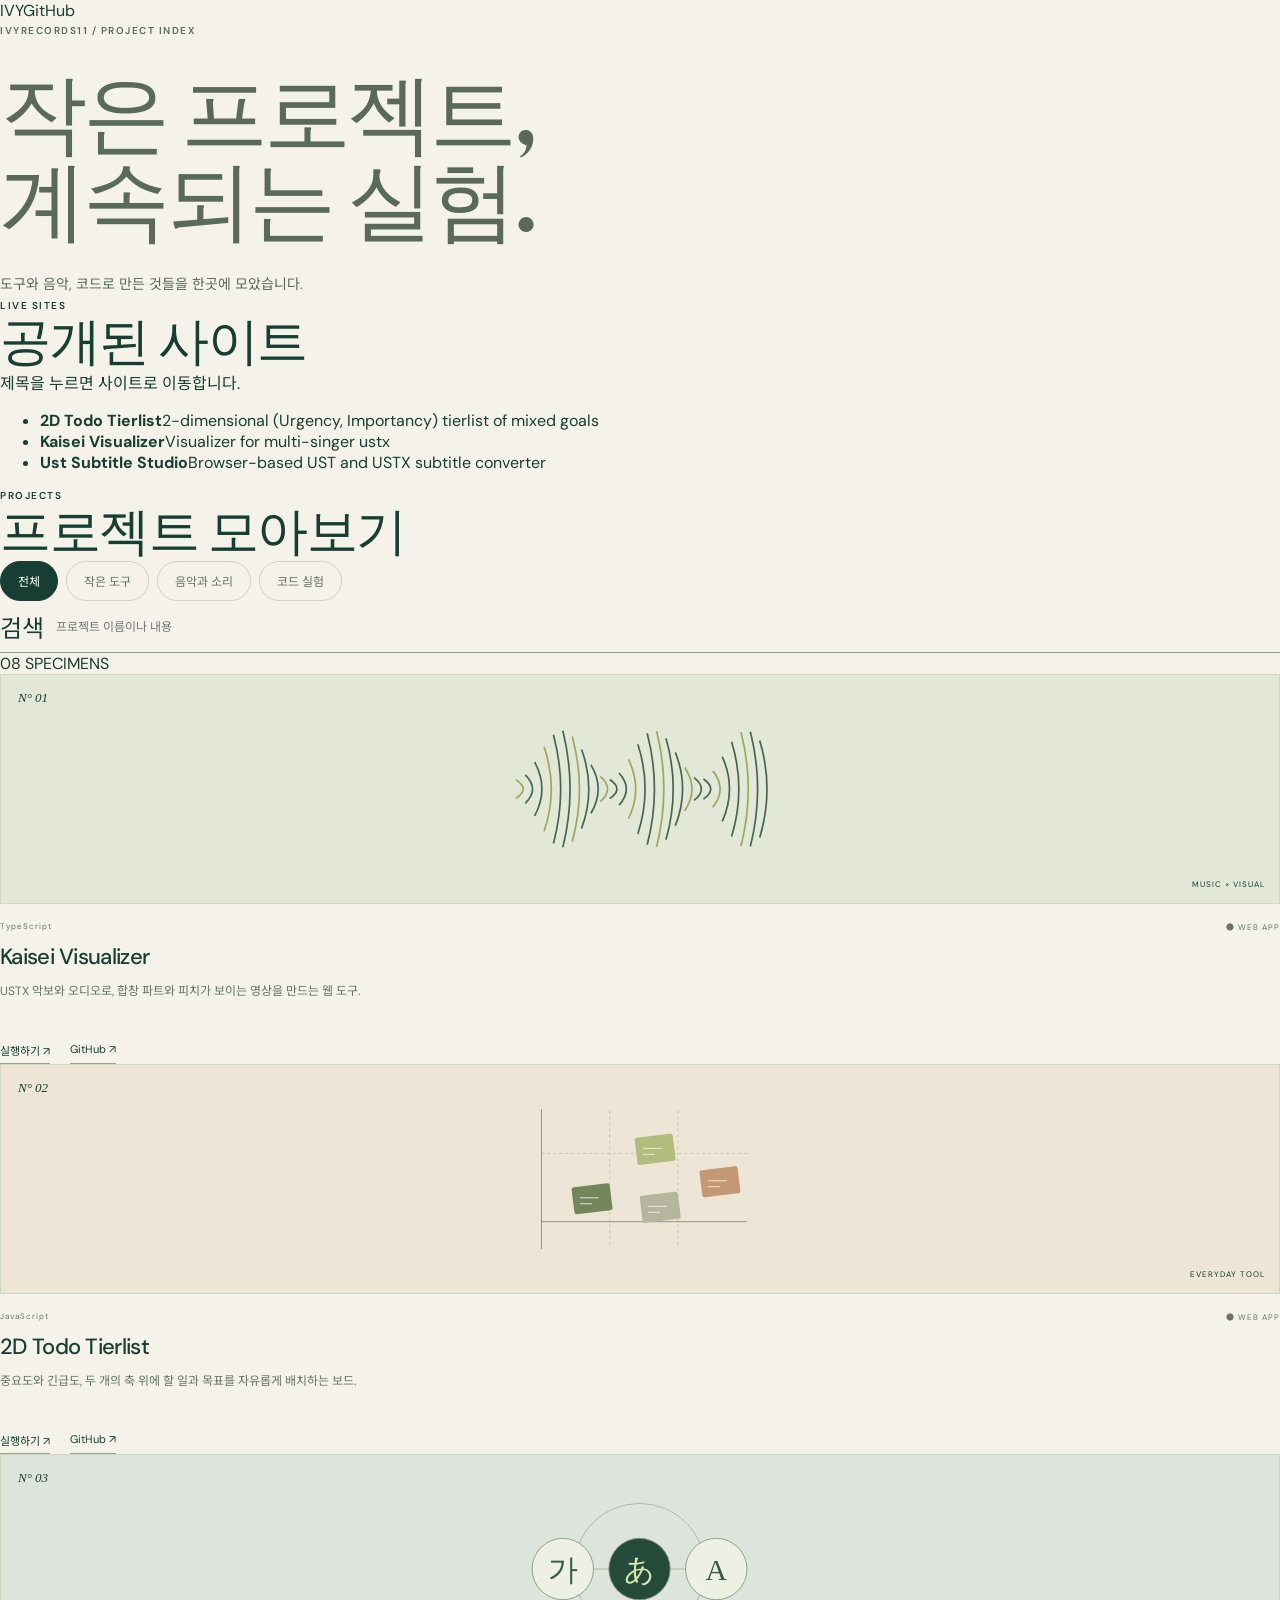
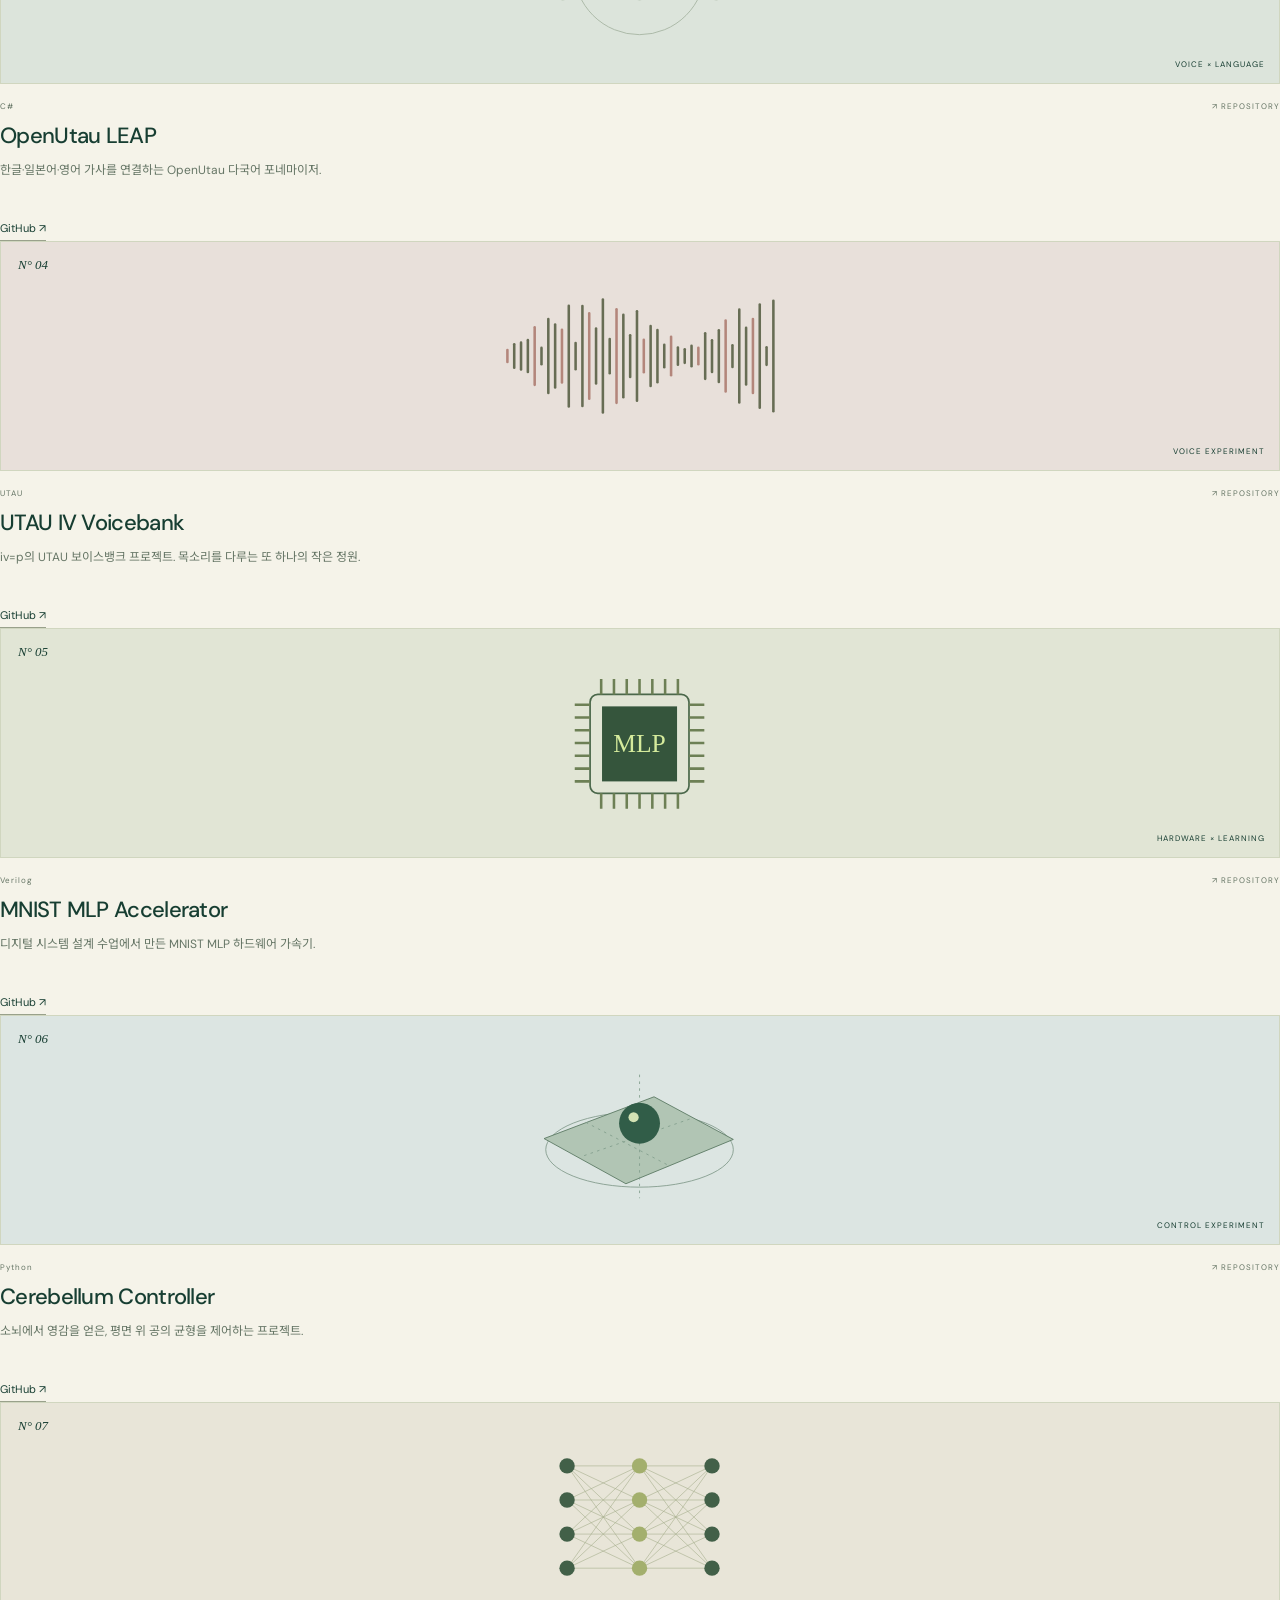
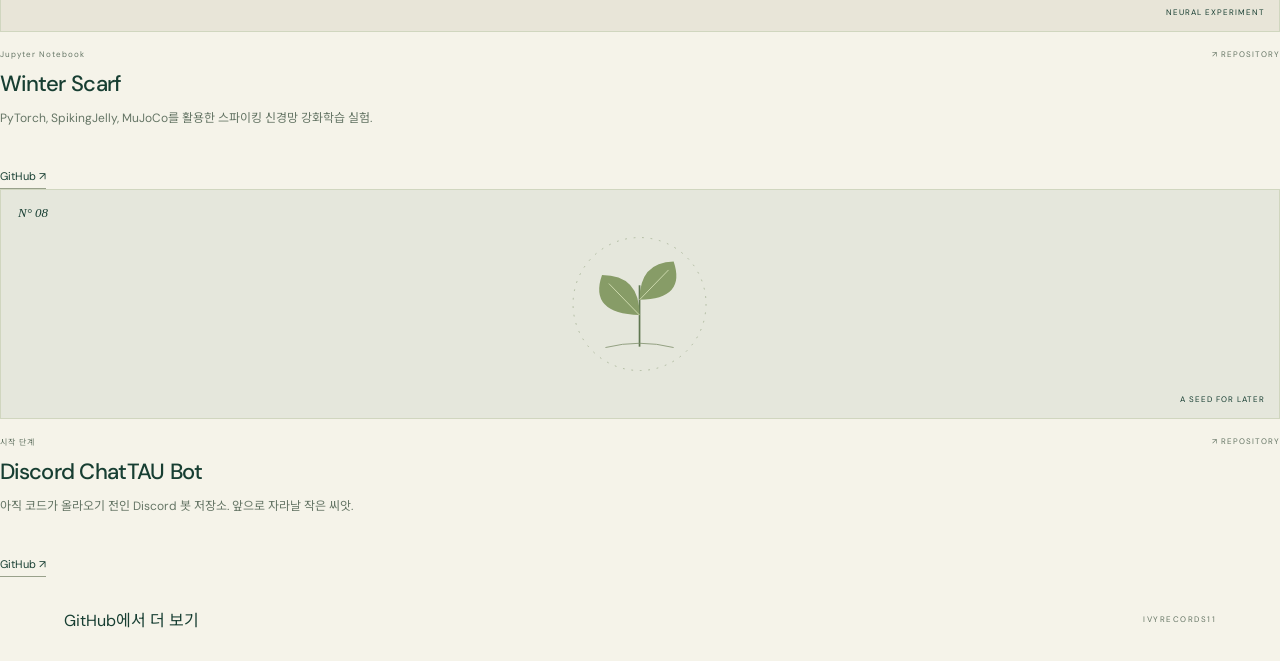
==== commit e4618448: "Redesign site as centered text-only interface" ====
--- a/index.html
+++ b/index.html
@@ -1,21 +1,47 @@
 <!doctype html>
 <html lang="ko">
-<head><meta charset="utf-8"><meta name="viewport" content="width=device-width,initial-scale=1"><meta name="theme-color" content="#173e32"><meta name="description" content="ivyrecords11의 작은 도구, 음악과 코드, 실험이 자라는 프로젝트 정원."><title>IVY / 작은 프로젝트 정원</title><link rel="icon" href="favicon.svg" type="image/svg+xml"><link rel="stylesheet" href="style.css"><link rel="stylesheet" href="live-sites.css"><script src="app.js" defer></script></head>
+<head>
+<meta charset="utf-8">
+<meta name="viewport" content="width=device-width,initial-scale=1">
+<meta name="theme-color" content="#f4f2eb">
+<meta name="description" content="ivyrecords11의 공개 사이트와 작은 프로젝트를 모아 보여줍니다.">
+<title>IVY / Projects</title>
+<link rel="stylesheet" href="style.css">
+<script src="app.js" defer></script>
+</head>
 <body>
-<a class="skip" href="#projects">프로젝트로 건너뛰기</a>
-<header class="nav"><a class="brand" href="#" aria-label="IVY 홈">iv<span>y</span><sup>®</sup></a><span class="nav-note">AN INDEPENDENT DIGITAL GARDEN</span><a class="github" href="https://github.com/ivyrecords11" target="_blank" rel="noopener noreferrer">GitHub ↗</a></header>
+<header class="top"><a href="#" class="wordmark">IVY</a><a href="https://github.com/ivyrecords11" target="_blank" rel="noopener noreferrer">GitHub</a></header>
 <main>
-<section class="hero" aria-labelledby="hero-title">
-<div class="hero-copy"><div class="eyebrow"><span class="dot"></span> CODE, SOUND & SMALL DISCOVERIES</div><h1 id="hero-title">Small ideas.<br>Wild <em>growth.</em></h1><p class="intro">작은 아이디어가 자라는 곳.<br>일상의 도구부터 소리와 코드의 실험까지,<br>직접 만들고 가꾸는 프로젝트 정원입니다.</p><a class="primary" href="#projects">정원 둘러보기 <span>↓</span></a><div class="hero-meta"><span>GROWN BY @IVYRECORDS11</span><span>EST. IN CURIOSITY</span></div></div>
-<div class="specimen" id="specimen"><div class="specimen-top"><span>BOTANICAL STUDY / 001</span><button id="motion" aria-pressed="false" aria-label="식물 움직임 일시정지">움직임 멈추기 Ⅱ</button></div><svg id="plant" viewBox="0 0 560 600" role="img" aria-label="곡선과 작은 잎들로 그린 인터랙티브 식물 표본"><defs><radialGradient id="halo"><stop stop-color="#d9e9a7" stop-opacity=".8"/><stop offset="1" stop-color="#e8e8d7" stop-opacity="0"/></radialGradient></defs><circle cx="290" cy="300" r="245" fill="url(#halo)"/><g class="guide" fill="none" stroke="#a1b29c" stroke-width=".6"><circle cx="280" cy="300" r="215"/><circle cx="280" cy="300" r="150" stroke-dasharray="2 8"/><path d="M280 40V560M35 300H525"/></g><g id="fronds"></g><circle cx="280" cy="531" r="4" fill="#c4e77e"/></svg><div class="specimen-bottom"><span><i class="dot"></i> LIVING EXPERIMENT</span><span>커서를 따라, 조금씩 자라나요 ↗</span></div><div class="plant-label">Fig. 01 — Ideas taking root.</div></div>
+<section class="intro" aria-labelledby="intro-title">
+<p class="eyebrow">IVYRECORDS11 / PROJECT INDEX</p>
+<h1 id="intro-title">작은 프로젝트,<br>계속되는 실험.</h1>
+<p>도구와 음악, 코드로 만든 것들을 한곳에 모았습니다.</p>
 </section>
-<div class="ticker" aria-hidden="true"><span>ROOTED IN CURIOSITY</span><b>✳</b><span>MADE TO BE EXPLORED</span><b>✳</b><span>A LITTLE CODE, A LITTLE WONDER</span><b>✳</b></div>
-<section class="live-sites" id="sites" aria-labelledby="sites-title"><div class="live-sites-head"><div><div class="eyebrow"><span class="dot"></span> LIVE ON THE WEB / 공개된 사이트</div><h2 id="sites-title">Ready to <em>explore.</em></h2></div><p>지금 바로 열어볼 수 있는 작은 도구들입니다.<br>제목을 누르면 해당 사이트로 이동합니다.</p></div><ul class="site-list">
-  <li><a href="https://ivyrecords11.github.io/2d-todo-tierlist/" target="_blank" rel="noopener noreferrer"><span class="site-number">01 / WEB APP</span><span class="site-detail"><strong>2D Todo Tierlist</strong><span>2-dimensional (Urgency, Importancy) tierlist of mixed goals</span></span><span class="site-arrow" aria-hidden="true">↗</span></a></li>
-  <li><a href="https://ivyrecords11.github.io/kaisei-visualizer/" target="_blank" rel="noopener noreferrer"><span class="site-number">02 / WEB APP</span><span class="site-detail"><strong>Kaisei Visualizer</strong><span>Visualizer for multi-singer ustx</span></span><span class="site-arrow" aria-hidden="true">↗</span></a></li>
-  <li><a href="https://ivyrecords11.github.io/ust-subtitle-studio/" target="_blank" rel="noopener noreferrer"><span class="site-number">03 / WEB APP</span><span class="site-detail"><strong>Ust Subtitle Studio</strong><span>Browser-based UST and USTX subtitle converter</span></span><span class="site-arrow" aria-hidden="true">↗</span></a></li>
-</ul></section>
-<section class="collection" id="projects" aria-labelledby="collection-title"><div class="section-head"><div><div class="eyebrow">THE COLLECTION / 프로젝트 모아보기</div><h2 id="collection-title">Things I’m <em>growing.</em></h2></div><p>필요해서 만들고, 궁금해서 실험합니다.<br>마음에 드는 프로젝트를 골라 둘러보세요.</p></div><div class="tools"><div class="filters" role="group" aria-label="프로젝트 분류"><button data-filter="all" aria-pressed="true">전체 <span>08</span></button><button data-filter="tools" aria-pressed="false">작은 도구</button><button data-filter="sound" aria-pressed="false">음악과 소리</button><button data-filter="research" aria-pressed="false">코드 실험</button></div><label class="search"><span aria-hidden="true">⌕</span><input type="search" id="search" placeholder="프로젝트 검색" aria-label="프로젝트 검색"></label></div><div class="result-line"><span id="result" role="status" aria-live="polite">08 SPECIMENS</span><span>SELECT A PROJECT TO EXPLORE ↘</span></div><div class="grid" id="grid"></div><p id="empty" hidden>아직 이 이름의 새싹은 없어요. 다른 검색어로 찾아보세요.</p></section>
-<section class="endnote"><span class="asterisk">✳</span><div><div class="eyebrow">ALWAYS A WORK IN PROGRESS</div><h2>Keep making.<br><em>Keep growing.</em></h2><p>완성된 것과 자라는 중인 것, 모두 이곳에.</p></div><a href="https://github.com/ivyrecords11" target="_blank" rel="noopener noreferrer">GitHub에서 더 살펴보기 ↗</a></section>
-</main><footer><a class="brand" href="#">ivy</a><span>A SMALL GARDEN OF PERSONAL PROJECTS.</span><a href="#">맨 위로 ↑</a></footer>
-</body></html>
+<section class="section" id="sites" aria-labelledby="sites-title">
+<p class="eyebrow">LIVE SITES</p>
+<h2 id="sites-title">공개된 사이트</h2>
+<p class="section-note">제목을 누르면 사이트로 이동합니다.</p>
+<ul class="site-list">
+  <li><a href="https://ivyrecords11.github.io/2d-todo-tierlist/" target="_blank" rel="noopener noreferrer"><span class="site-detail"><strong>2D Todo Tierlist</strong><span>2-dimensional (Urgency, Importancy) tierlist of mixed goals</span></span></a></li>
+  <li><a href="https://ivyrecords11.github.io/kaisei-visualizer/" target="_blank" rel="noopener noreferrer"><span class="site-detail"><strong>Kaisei Visualizer</strong><span>Visualizer for multi-singer ustx</span></span></a></li>
+  <li><a href="https://ivyrecords11.github.io/ust-subtitle-studio/" target="_blank" rel="noopener noreferrer"><span class="site-detail"><strong>Ust Subtitle Studio</strong><span>Browser-based UST and USTX subtitle converter</span></span></a></li>
+</ul>
+</section>
+<section class="section projects" id="projects" aria-labelledby="projects-title">
+<p class="eyebrow">PROJECTS</p>
+<h2 id="projects-title">프로젝트 모아보기</h2>
+<div class="filters" role="group" aria-label="프로젝트 분류">
+<button data-filter="all" aria-pressed="true">전체</button>
+<button data-filter="tools" aria-pressed="false">작은 도구</button>
+<button data-filter="sound" aria-pressed="false">음악과 소리</button>
+<button data-filter="research" aria-pressed="false">코드 실험</button>
+</div>
+<label class="search"><span>검색</span><input type="search" id="search" placeholder="프로젝트 이름이나 내용" aria-label="프로젝트 검색"></label>
+<p class="count" id="result" role="status" aria-live="polite"></p>
+<div class="project-list" id="grid"></div>
+<p id="empty" hidden>검색 결과가 없습니다.</p>
+</section>
+</main>
+<footer><a href="https://github.com/ivyrecords11" target="_blank" rel="noopener noreferrer">GitHub에서 더 보기</a><span>IVYRECORDS11</span></footer>
+</body>
+</html>
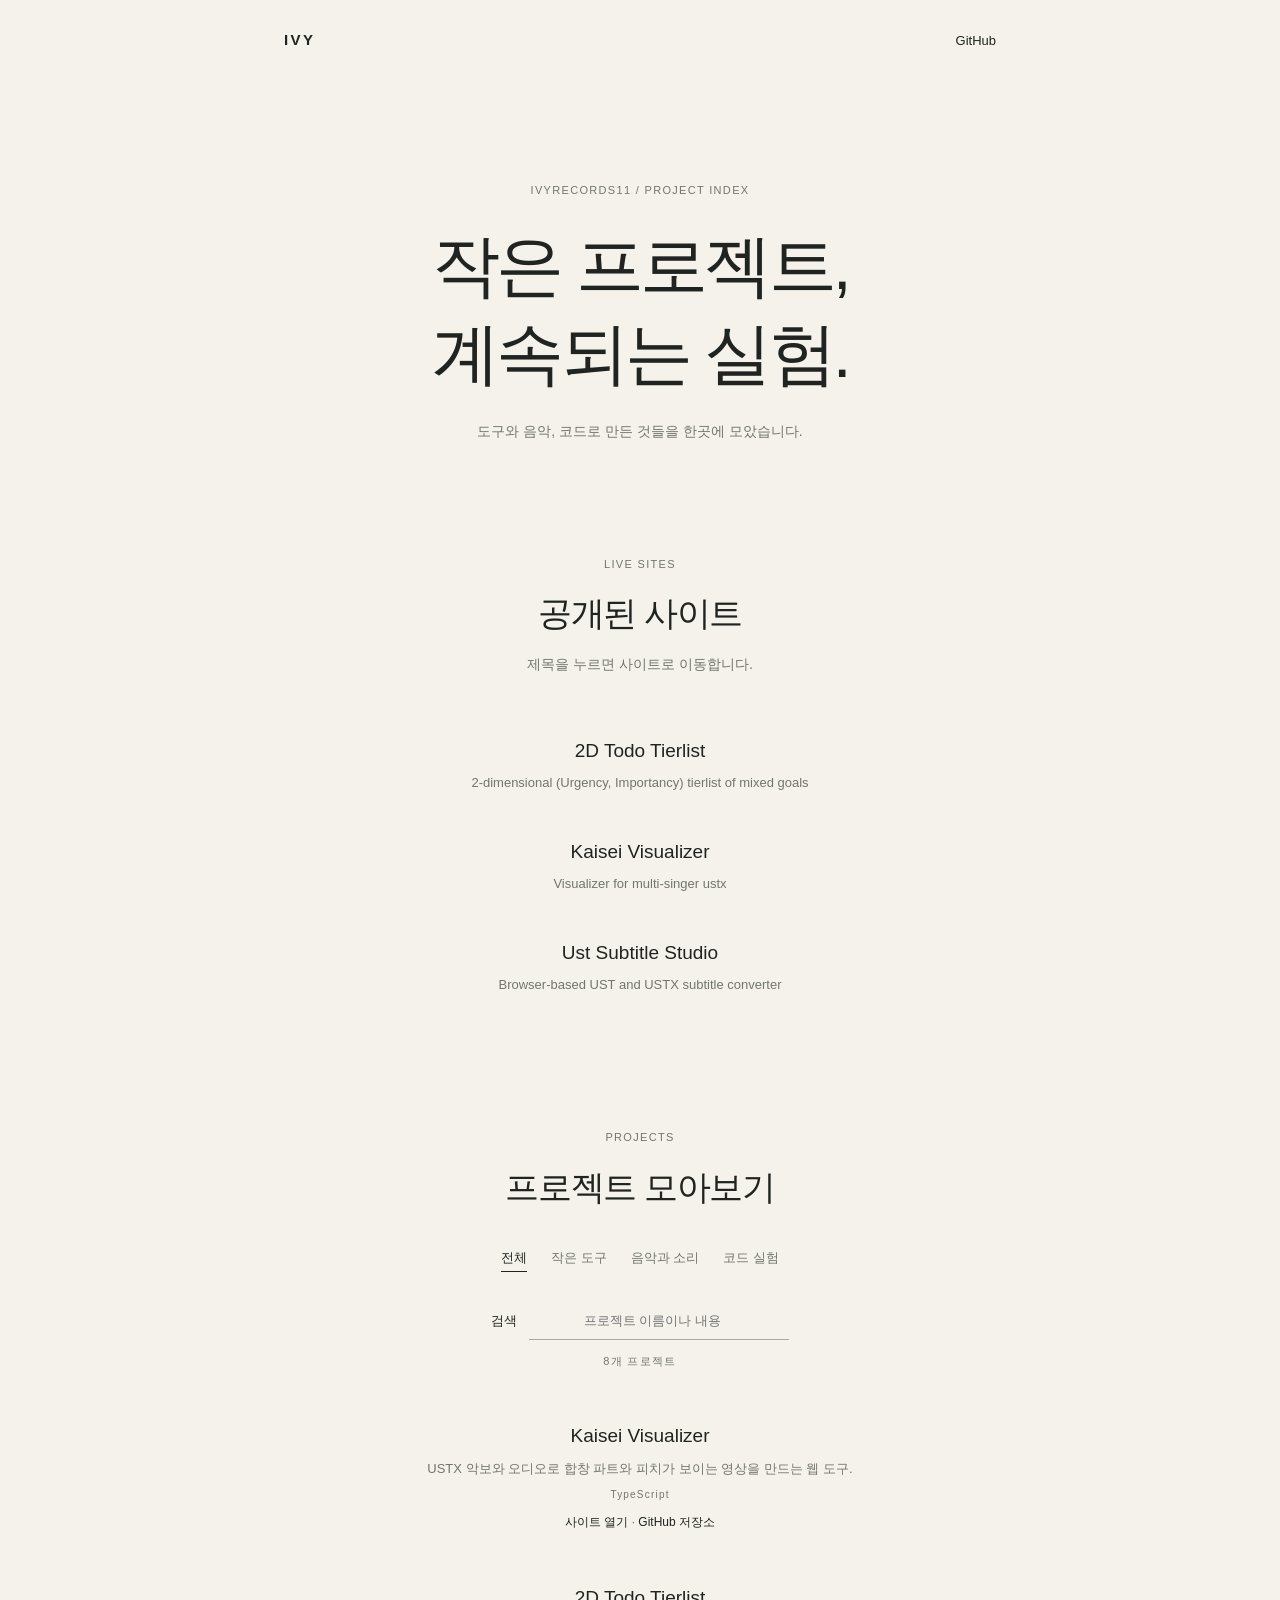
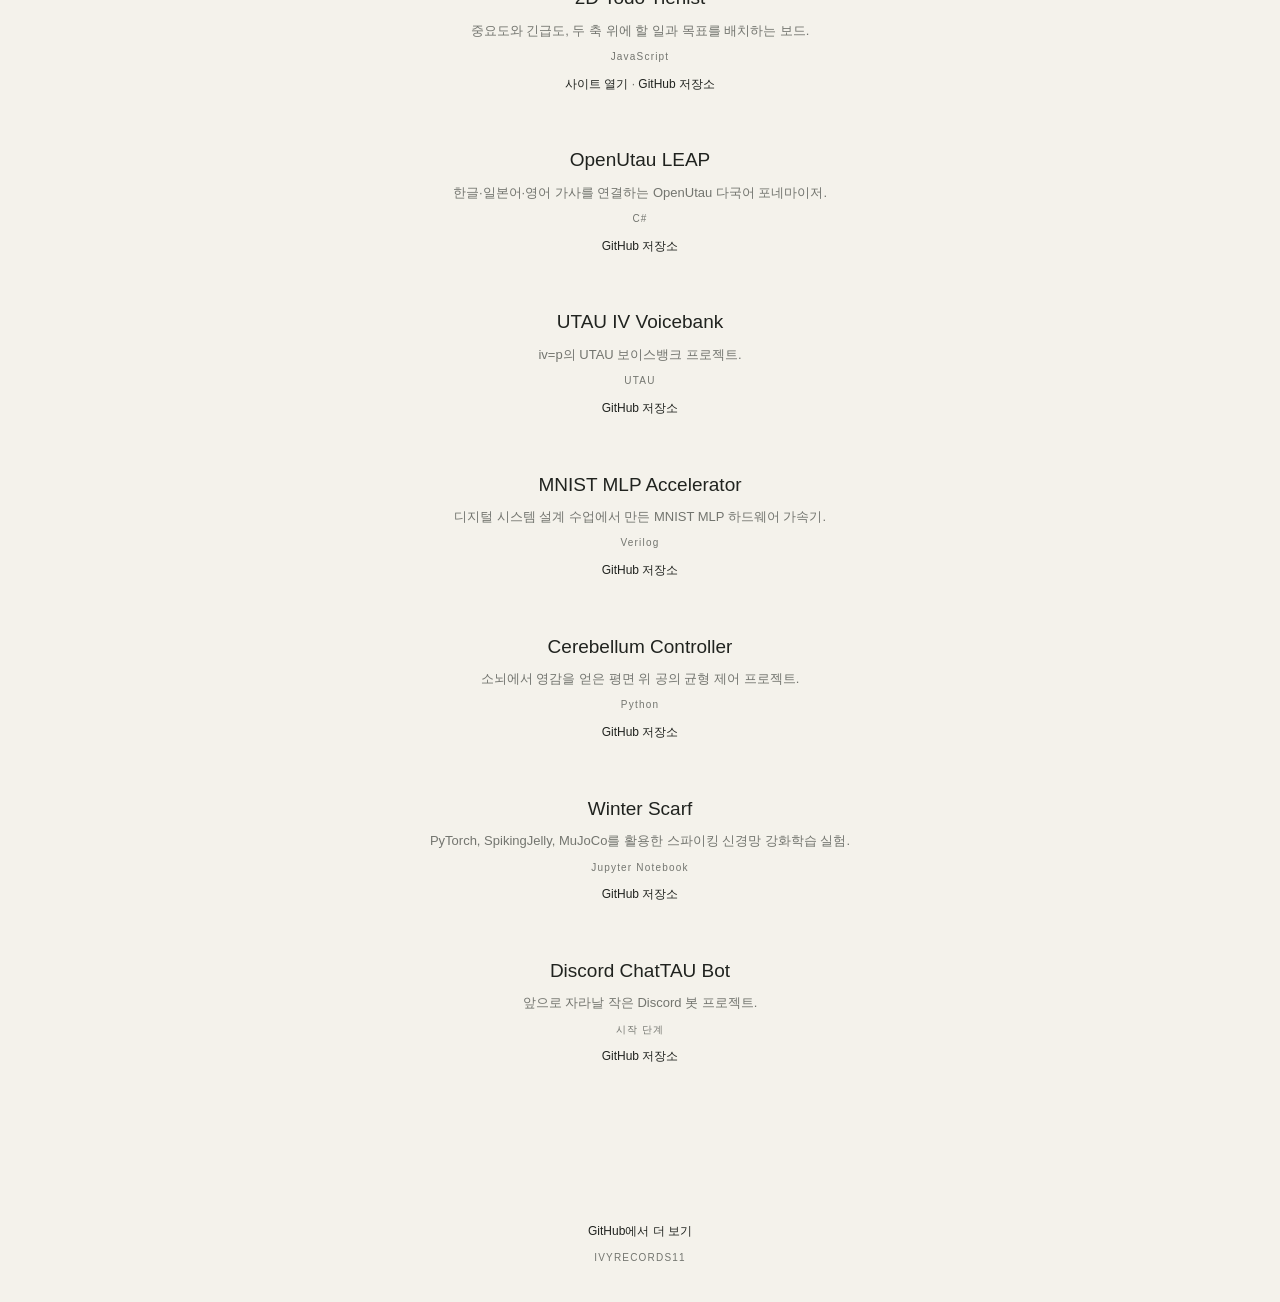
==== commit 24a8851d: "Refresh cached assets for text-only redesign" ====
--- a/index.html
+++ b/index.html
@@ -6,8 +6,8 @@
 <meta name="theme-color" content="#f4f2eb">
 <meta name="description" content="ivyrecords11의 공개 사이트와 작은 프로젝트를 모아 보여줍니다.">
 <title>IVY / Projects</title>
-<link rel="stylesheet" href="style.css">
-<script src="app.js" defer></script>
+<link rel="stylesheet" href="style.css?v=2">
+<script src="app.js?v=2" defer></script>
 </head>
 <body>
 <header class="top"><a href="#" class="wordmark">IVY</a><a href="https://github.com/ivyrecords11" target="_blank" rel="noopener noreferrer">GitHub</a></header>
--- a/style.css
+++ b/style.css
@@ -1,3 +1 @@
-@import url('https://fonts.googleapis.com/css2?family=DM+Sans:wght@400;500;600;700&family=DM+Serif+Display:ital@0;1&family=Noto+Sans+KR:wght@400;500;600&display=swap');
-:root{--paper:#f5f3e9;--ink:#173e32;--muted:#657565;--line:#ced2c1;--lime:#d5eb9c}*{box-sizing:border-box}html{scroll-behavior:smooth;scroll-padding-top:30px}body{margin:0;background:var(--paper);color:var(--ink);font-family:'DM Sans','Noto Sans KR',sans-serif}a{color:inherit;text-decoration:none}button,input{font:inherit}button,a,input{-webkit-tap-highlight-color:transparent}a:focus-visible,button:focus-visible,input:focus-visible{outline:3px solid #a2643d;outline-offset:5px}button{cursor:pointer}button:disabled{cursor:default}.nav{height:100px;display:flex;align-items:center;justify-content:space-between;margin:0 5%;border-bottom:1px solid var(--line)}.brand{font-family:'DM Serif Display',Georgia,serif;font-size:47px;letter-spacing:-4px}.brand span{font-style:italic}.brand sup{font:10px sans-serif;letter-spacing:0;vertical-align:top;margin:12px 0 0 7px;display:inline-block}.nav-note,.eyebrow,.hero-meta,.specimen-top,.specimen-bottom,.plant-label,.result-line,.card-meta,footer>span{font-size:10px;letter-spacing:1.5px}.github{font-size:13px;border-bottom:1px solid var(--ink);padding:8px 0}.hero{display:grid;grid-template-columns:1fr 1fr;min-height:650px;padding:38px 5% 44px;gap:3%}.hero-copy{padding-top:45px}.eyebrow{display:flex;align-items:center;gap:10px;font-weight:600}.dot{display:inline-block;width:7px;height:7px;border-radius:50%;background:#5c7d46}h1,h2,h3,p{margin:0}h1,h2{font-family:'DM Serif Display',Georgia,serif;font-weight:400}h1{font-size:clamp(64px,6.8vw,110px);line-height:1.01;letter-spacing:-4px;margin:29px 0 26px}em{font-weight:400;color:#5d784d}.intro{font-size:14px;line-height:1.95;color:#5a6a58}.primary{display:inline-flex;align-items:center;gap:47px;background:var(--ink);color:var(--paper);padding:16px 23px;border-radius:2px;font-size:13px;margin-top:29px}.primary:hover{background:#315f40}.primary span{font-size:21px}.hero-meta{display:flex;gap:32px;margin-top:46px;font-size:8px;color:var(--muted)}.specimen{position:relative;overflow:hidden;min-height:560px;background:#e9ecdd;border:1px solid #d7ddcb;border-radius:50% 50% 3px 3px}.specimen-top{position:absolute;z-index:2;top:33px;left:0;width:100%;display:flex;justify-content:center;gap:23px;font-size:8px}.specimen-top button{border:0;background:none;color:var(--ink);font-size:9px}.specimen svg{display:block;width:100%;height:560px;transform-origin:50% 90%;transition:transform .9s ease-out}.specimen-bottom{position:absolute;bottom:20px;left:20px;right:20px;display:flex;justify-content:space-between;font-size:8px;letter-spacing:.6px}.specimen-bottom .dot{width:5px;height:5px;margin-right:5px}.plant-label{position:absolute;right:30px;bottom:80px;transform:rotate(-7deg);font:italic 16px Georgia,serif}.ticker{border-top:1px solid var(--line);border-bottom:1px solid var(--line);display:flex;justify-content:space-around;align-items:center;gap:20px;padding:19px 4%;font-size:10px;letter-spacing:2px}.ticker b{font-size:24px;font-weight:400}.collection{padding:85px 5% 95px}.section-head{display:flex;justify-content:space-between;align-items:end;gap:25px}h2{font-size:clamp(38px,4vw,62px);line-height:1.15;letter-spacing:-1.5px}.section-head h2{margin-top:18px}.section-head p{font-size:12px;line-height:1.9;color:var(--muted);padding-bottom:5px}.tools{display:flex;justify-content:space-between;gap:20px;align-items:center;margin-top:40px;padding-bottom:20px;border-bottom:1px solid var(--line)}.filters{display:flex;gap:8px;flex-wrap:wrap}.filters button{background:none;border:1px solid var(--line);border-radius:30px;padding:10px 17px;color:var(--muted);font-size:12px}.filters button[aria-pressed=true]{background:var(--ink);color:white;border-color:var(--ink)}.filters button span{font-size:9px;margin-left:8px;color:#cde6a2}.search{display:flex;gap:10px;align-items:center;border-bottom:1px solid #8f9f8a;padding:8px 0}.search span{font-size:24px}.search input{width:170px;border:0;background:none;color:var(--ink);font-size:12px}.result-line{display:flex;justify-content:space-between;margin:20px 0;font-size:8px;color:var(--muted)}.grid{display:grid;grid-template-columns:repeat(3,1fr);gap:38px 24px}.card{min-width:0}.art{height:230px;overflow:hidden;position:relative;display:flex;justify-content:center;align-items:center;border:1px solid #d0d6bf;transition:border-radius .35s,background .35s}.card:hover .art{border-radius:45px 3px 45px 3px}.art svg{width:86%;height:86%;transition:transform .6s}.card:hover .art svg{transform:scale(1.07) rotate(-2deg)}.art .index{position:absolute;top:15px;left:17px;font:italic 13px Georgia}.art .kind{position:absolute;right:14px;bottom:14px;font-size:8px;letter-spacing:1px}.card-meta{display:flex;justify-content:space-between;font-size:8px;margin:17px 0 10px;color:var(--muted);letter-spacing:1px}.card h3{font-size:22px;letter-spacing:-.7px;font-weight:500;overflow-wrap:anywhere}.card p{font-size:12px;line-height:1.85;color:var(--muted);margin-top:9px;min-height:45px}.links{display:flex;gap:20px;margin-top:17px}.links a{font-size:11px;border-bottom:1px solid #99a18b;padding:0 0 5px}.links a:hover{color:#80603c}.endnote{background:#e5ead8;padding:55px 7%;display:flex;align-items:center;gap:60px;border-block:1px solid var(--line)}.asterisk{font-size:155px;color:#657b49;line-height:1}.endnote h2{margin:18px 0}.endnote p{font-size:12px;color:var(--muted)}.endnote>a{margin-left:auto;font-size:12px;border-bottom:1px solid;padding-bottom:9px}footer{display:flex;align-items:center;justify-content:space-between;padding:30px 5%}footer .brand{font-size:36px}footer>span{font-size:8px;color:var(--muted)}footer>a:last-child{font-size:11px}.skip{position:absolute;top:-70px;left:20px;z-index:10;background:var(--ink);color:white;padding:14px}.skip:focus{top:10px}#empty{text-align:center;padding:70px 15px;color:var(--muted);font-size:14px}
-@media(min-width:1500px){main,.nav,footer{max-width:1500px;margin-inline:auto}.nav{padding-inline:5%}}@media(max-width:900px){.nav-note{font-size:8px}.hero{min-height:0;gap:20px}.hero-copy{padding-top:30px}h1{font-size:65px}.specimen{min-height:510px}.specimen svg{height:510px}.specimen-top{gap:9px;font-size:7px}.hero-meta{gap:12px;line-height:1.7}.grid{grid-template-columns:repeat(2,1fr)}.section-head p{max-width:220px}.endnote{gap:30px}.asterisk{font-size:100px}.specimen-bottom{flex-direction:column;gap:8px}.plant-label{right:15px}}@media(max-width:600px){.nav{height:77px}.nav-note{display:none}.brand{font-size:40px}.hero{grid-template-columns:1fr;padding-top:15px}.hero-copy{padding-top:30px}h1{font-size:73px}.intro{font-size:13px}.hero-meta{margin:30px 0 8px;justify-content:space-between}.specimen{min-height:420px;margin-top:15px}.specimen svg{height:420px}.specimen-bottom{flex-direction:row}.ticker{font-size:7px;letter-spacing:.8px;gap:13px}.ticker span:last-of-type,.ticker b:last-child{display:none}.collection{padding-top:55px;padding-bottom:55px}.section-head{display:block}.section-head p{margin-top:20px;max-width:none}.tools{align-items:stretch;flex-direction:column;margin-top:25px;gap:16px}.filters{gap:5px}.filters button{font-size:11px;padding:9px 13px}.search input{width:100%}.grid{grid-template-columns:1fr;gap:35px}.art{height:260px}.card p{min-height:0}.endnote{padding:35px 6%;flex-wrap:wrap;gap:20px}.asterisk{font-size:80px}.endnote h2{font-size:41px}.endnote>a{margin:10px 0 0 auto}footer>span{max-width:130px;text-align:center;line-height:1.8}.result-line{font-size:7px}.section-head h2{font-size:39px}}@media(prefers-reduced-motion:reduce){html{scroll-behavior:auto}*,*::before,*::after{transition:none!important;animation:none!important}}
+:root{color-scheme:light;--paper:#f4f2eb;--ink:#20231f;--muted:#73756f}*{box-sizing:border-box}html{scroll-behavior:smooth;scroll-padding-top:24px}body{margin:0;background:var(--paper);color:var(--ink);font-family:Arial,"Noto Sans KR",sans-serif;text-align:center;line-height:1.65}a{color:inherit;text-decoration:none}a:hover{text-decoration:underline;text-underline-offset:4px}a:focus-visible,button:focus-visible,input:focus-visible{outline:2px solid var(--ink);outline-offset:4px}.top{max-width:760px;margin:0 auto;padding:28px 24px;display:flex;justify-content:space-between;align-items:center;font-size:13px}.wordmark{font-size:15px;font-weight:700;letter-spacing:.16em}.intro{max-width:700px;margin:100px auto 112px;padding:0 24px}.eyebrow,.meta,.count,footer span{font-size:11px;letter-spacing:.12em;color:var(--muted)}h1,h2,h3,p{margin:0}h1{font-size:clamp(38px,7vw,68px);line-height:1.3;font-weight:500;letter-spacing:-.055em;margin:22px 0}h2{font-size:clamp(24px,4vw,34px);font-weight:500;letter-spacing:-.04em}.intro>p:last-child,.section-note{font-size:14px;color:var(--muted)}.section{max-width:720px;margin:0 auto;padding:0 24px 112px}.section>h2{margin:12px 0}.site-list{list-style:none;padding:0;margin:38px 0 0}.site-list li{padding:21px 8px}.site-detail{display:flex;flex-direction:column;gap:6px}.site-detail strong{font-size:19px;font-weight:500}.site-detail span{font-size:13px;color:var(--muted)}.projects{padding-bottom:105px}.filters{display:flex;justify-content:center;flex-wrap:wrap;gap:10px 24px;margin:30px 0}.filters button{border:0;border-bottom:1px solid transparent;padding:4px 0;background:transparent;color:var(--muted);font-size:13px}.filters button[aria-pressed=true]{color:var(--ink);border-bottom-color:var(--ink)}.search{display:flex;justify-content:center;align-items:center;gap:12px;margin:20px auto 12px;font-size:13px}.search input{width:min(260px,60vw);border:0;border-bottom:1px solid #aaa99f;border-radius:0;padding:8px;background:transparent;color:var(--ink);text-align:center;font:inherit}.project-list{margin:25px auto 0}.project{padding:25px 10px}.project h3{font-size:19px;font-weight:500}.project>p:not(.meta):not(.project-links){margin:6px auto 0;max-width:560px;font-size:13px;color:var(--muted)}.project .meta{margin-top:8px;font-size:10px}.project-links{margin-top:9px;font-size:12px}.project-links span{color:var(--muted)}#empty{padding:35px 0;color:var(--muted);font-size:14px}footer{max-width:720px;margin:0 auto;padding:25px 24px 36px;display:flex;flex-direction:column;align-items:center;gap:8px;font-size:12px}footer span{font-size:10px}@media(max-width:600px){.top{padding:22px 20px}.intro{margin:70px auto 78px}.section{padding-inline:20px;padding-bottom:80px}.site-list{margin-top:25px}.site-list li{padding:19px 0}.site-detail strong{font-size:17px}.filters{gap:8px 16px}.project{padding:22px 0}}@media(prefers-reduced-motion:reduce){html{scroll-behavior:auto}}
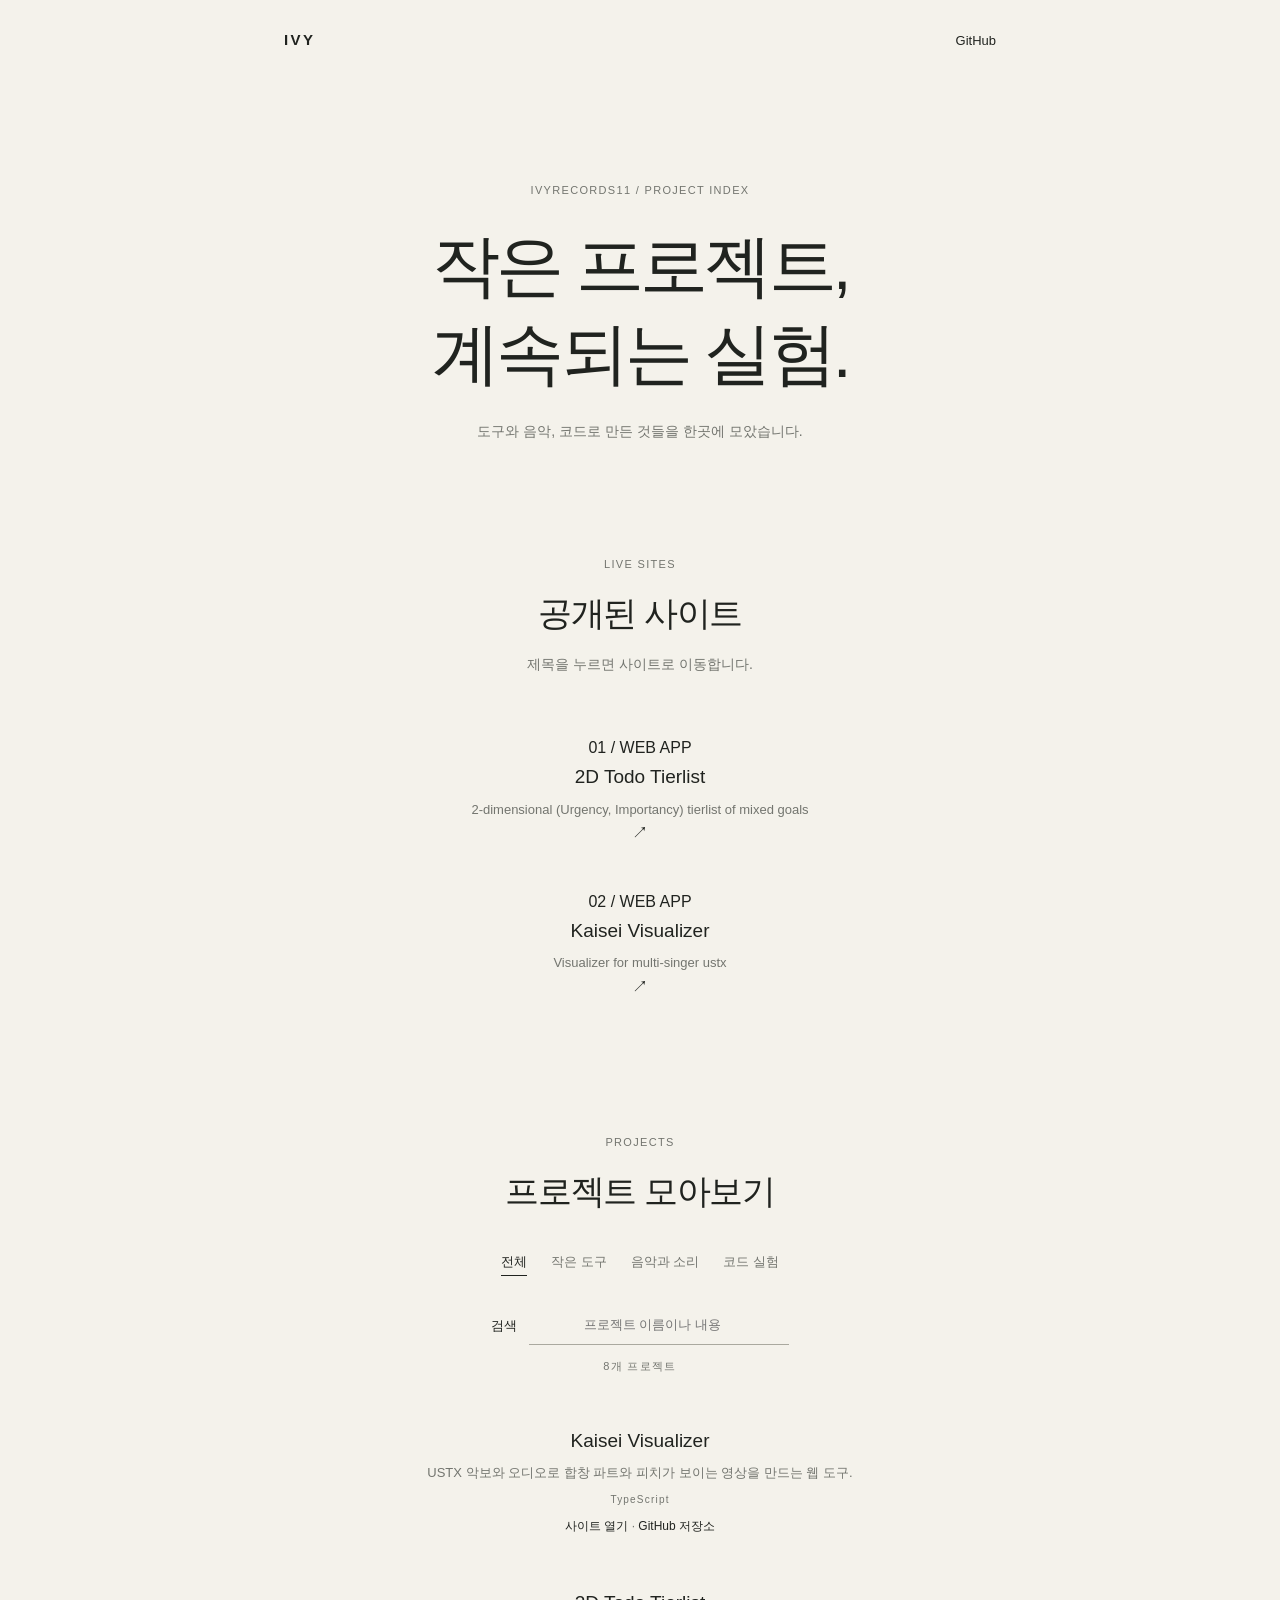
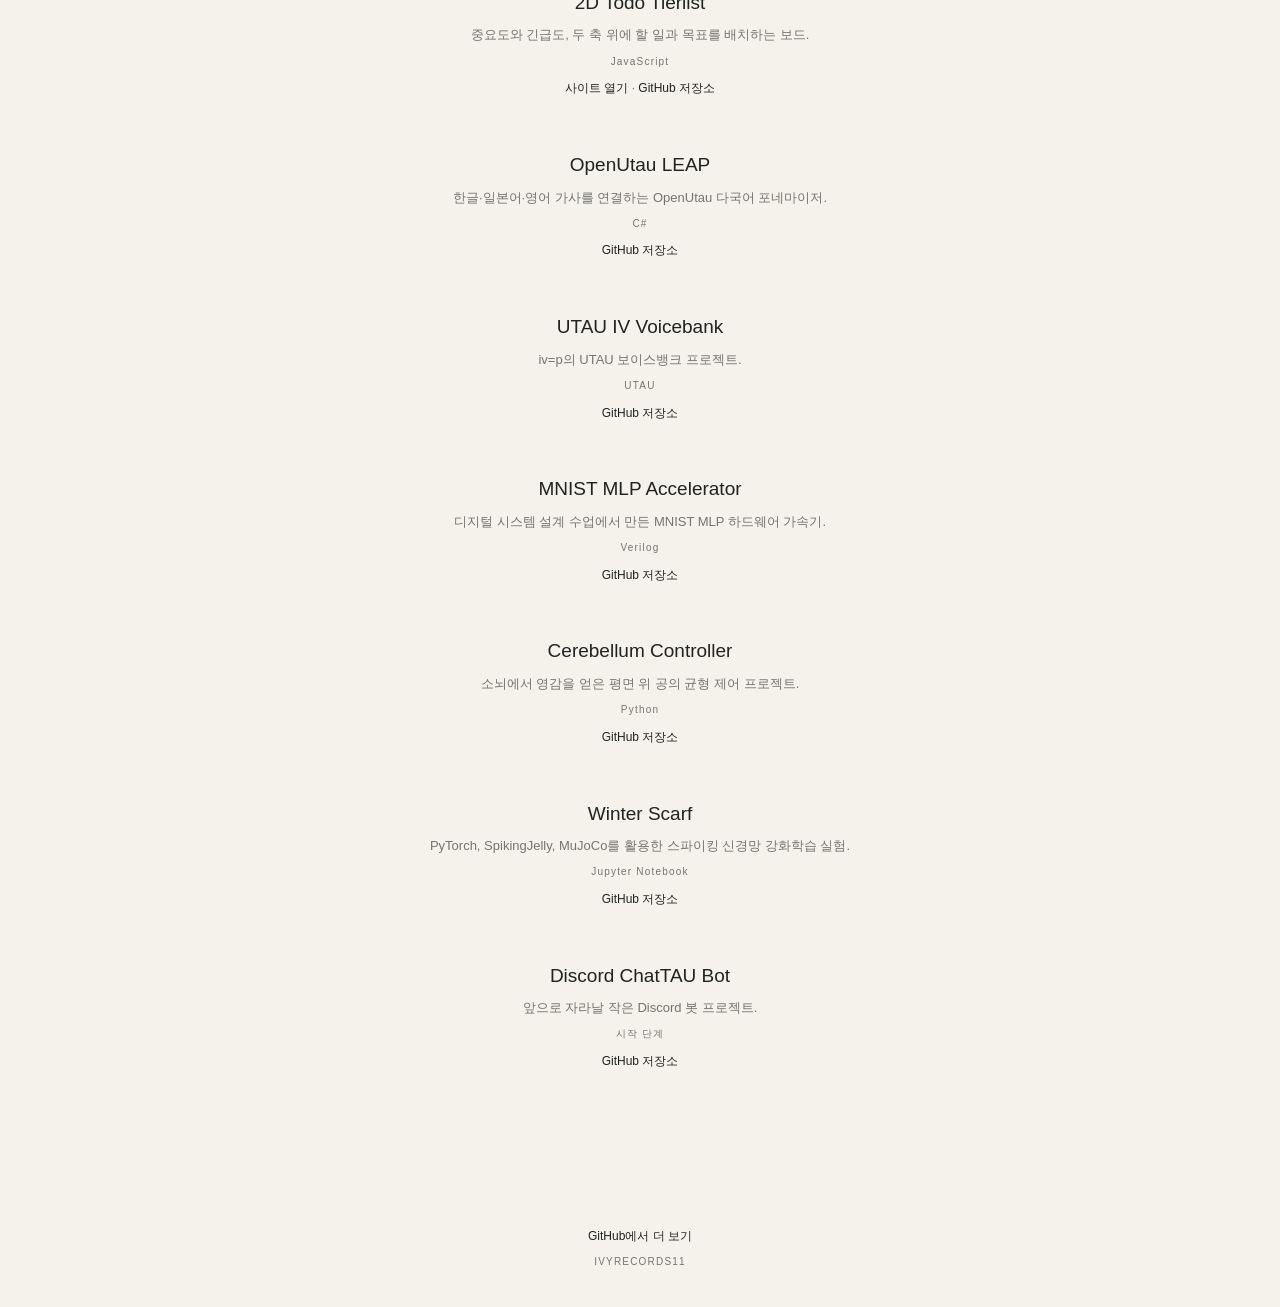
==== commit daf3d190: "Refresh published project sites" ====
--- a/index.html
+++ b/index.html
@@ -22,9 +22,8 @@
 <h2 id="sites-title">공개된 사이트</h2>
 <p class="section-note">제목을 누르면 사이트로 이동합니다.</p>
 <ul class="site-list">
-  <li><a href="https://ivyrecords11.github.io/2d-todo-tierlist/" target="_blank" rel="noopener noreferrer"><span class="site-detail"><strong>2D Todo Tierlist</strong><span>2-dimensional (Urgency, Importancy) tierlist of mixed goals</span></span></a></li>
-  <li><a href="https://ivyrecords11.github.io/kaisei-visualizer/" target="_blank" rel="noopener noreferrer"><span class="site-detail"><strong>Kaisei Visualizer</strong><span>Visualizer for multi-singer ustx</span></span></a></li>
-  <li><a href="https://ivyrecords11.github.io/ust-subtitle-studio/" target="_blank" rel="noopener noreferrer"><span class="site-detail"><strong>Ust Subtitle Studio</strong><span>Browser-based UST and USTX subtitle converter</span></span></a></li>
+  <li><a href="https://ivyrecords11.github.io/2d-todo-tierlist/" target="_blank" rel="noopener noreferrer"><span class="site-number">01 / WEB APP</span><span class="site-detail"><strong>2D Todo Tierlist</strong><span>2-dimensional (Urgency, Importancy) tierlist of mixed goals</span></span><span class="site-arrow" aria-hidden="true">↗</span></a></li>
+  <li><a href="https://ivyrecords11.github.io/kaisei-visualizer/" target="_blank" rel="noopener noreferrer"><span class="site-number">02 / WEB APP</span><span class="site-detail"><strong>Kaisei Visualizer</strong><span>Visualizer for multi-singer ustx</span></span><span class="site-arrow" aria-hidden="true">↗</span></a></li>
 </ul>
 </section>
 <section class="section projects" id="projects" aria-labelledby="projects-title">
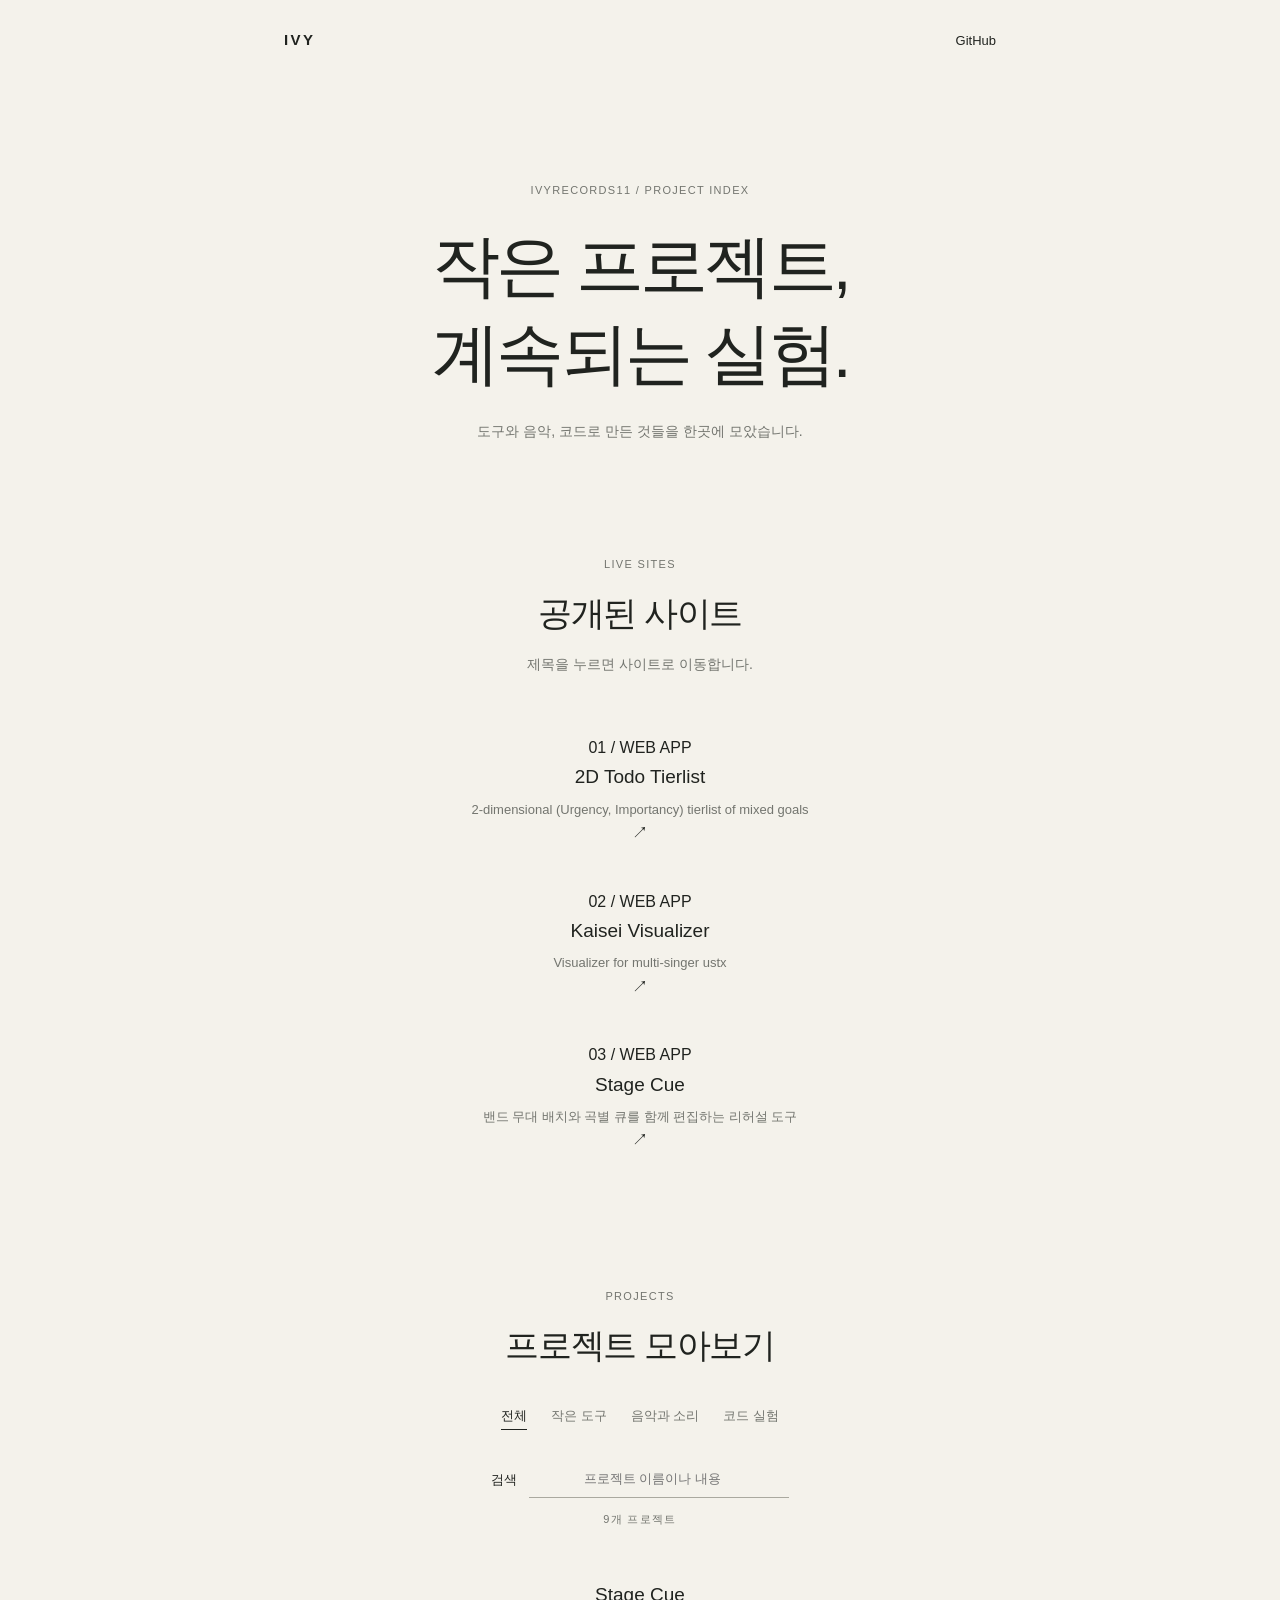
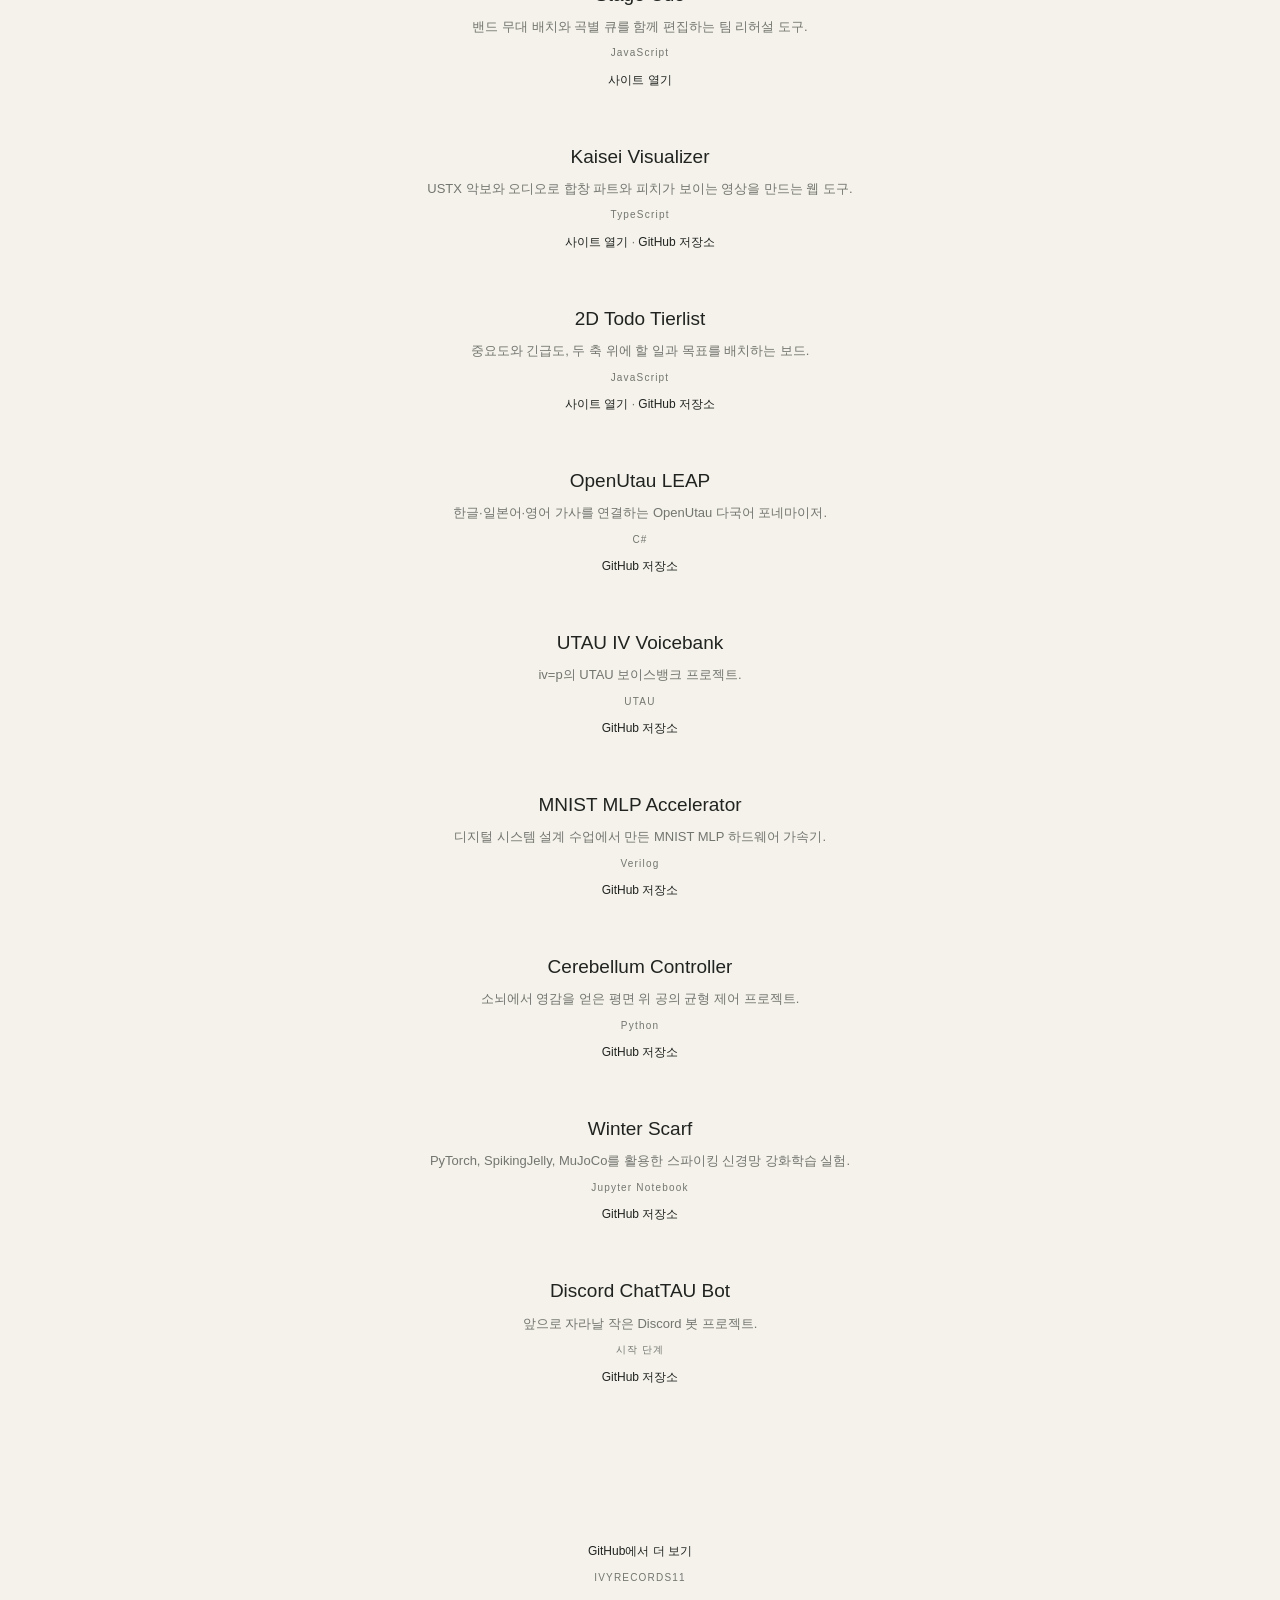
==== commit 4d61b29e: "List Stage Cue among live sites" ====
--- a/index.html
+++ b/index.html
@@ -24,6 +24,7 @@
 <ul class="site-list">
   <li><a href="https://ivyrecords11.github.io/2d-todo-tierlist/" target="_blank" rel="noopener noreferrer"><span class="site-number">01 / WEB APP</span><span class="site-detail"><strong>2D Todo Tierlist</strong><span>2-dimensional (Urgency, Importancy) tierlist of mixed goals</span></span><span class="site-arrow" aria-hidden="true">↗</span></a></li>
   <li><a href="https://ivyrecords11.github.io/kaisei-visualizer/" target="_blank" rel="noopener noreferrer"><span class="site-number">02 / WEB APP</span><span class="site-detail"><strong>Kaisei Visualizer</strong><span>Visualizer for multi-singer ustx</span></span><span class="site-arrow" aria-hidden="true">↗</span></a></li>
+  <li><a href="https://ivyrecords11.github.io/stage-cue/" target="_blank" rel="noopener noreferrer"><span class="site-number">03 / WEB APP</span><span class="site-detail"><strong>Stage Cue</strong><span>밴드 무대 배치와 곡별 큐를 함께 편집하는 리허설 도구</span></span><span class="site-arrow" aria-hidden="true">↗</span></a></li>
 </ul>
 </section>
 <section class="section projects" id="projects" aria-labelledby="projects-title">
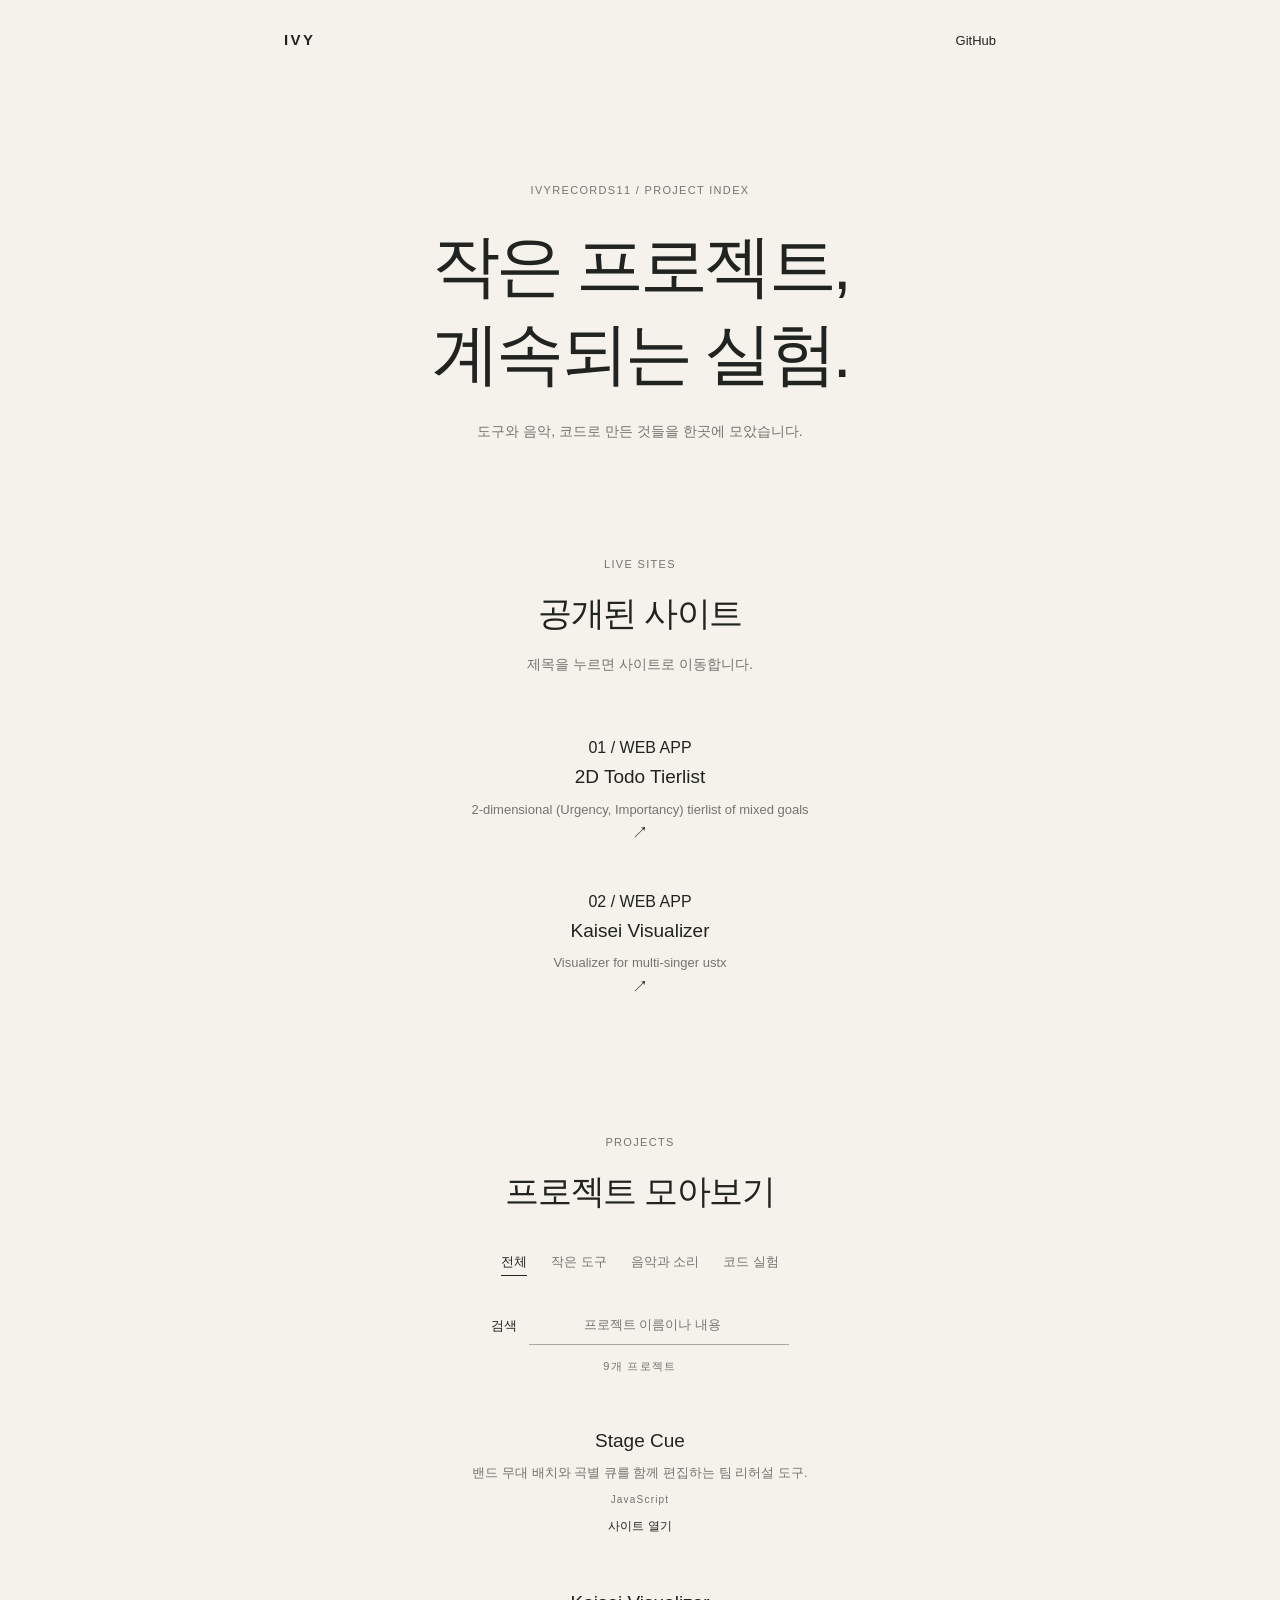
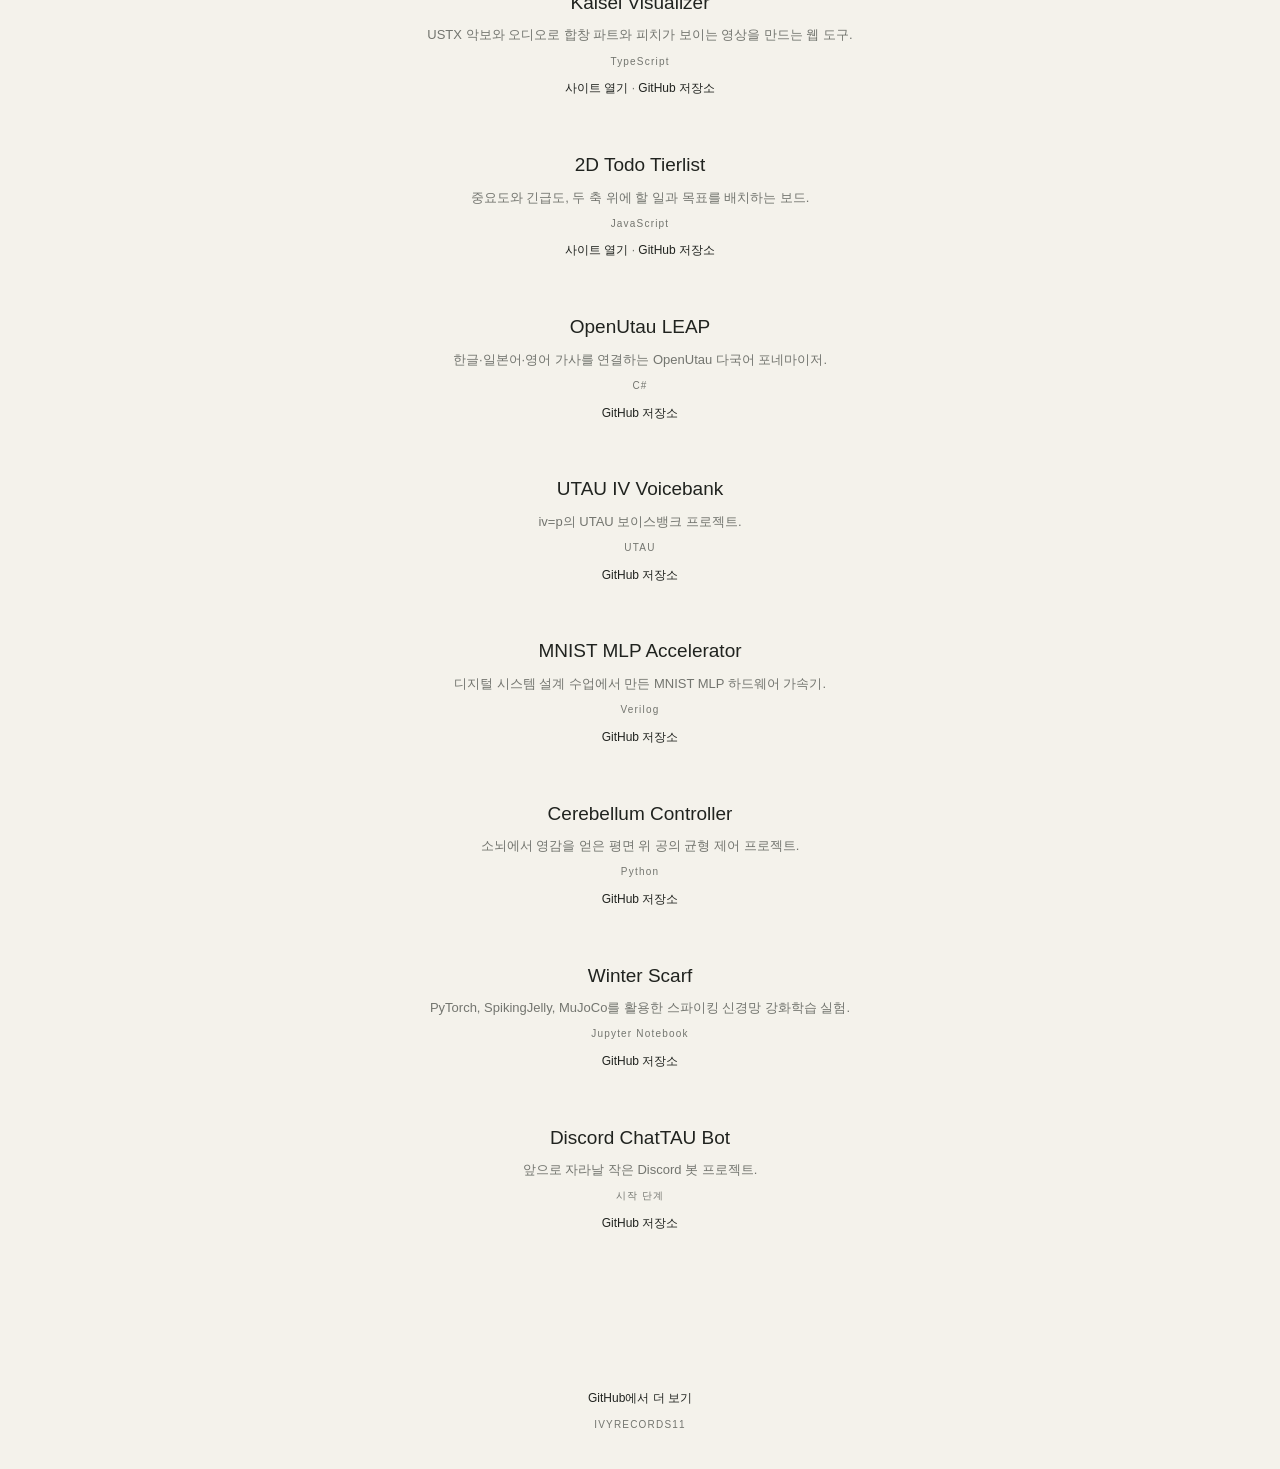
==== commit e2322ae2: "Refresh published project sites" ====
--- a/index.html
+++ b/index.html
@@ -24,7 +24,6 @@
 <ul class="site-list">
   <li><a href="https://ivyrecords11.github.io/2d-todo-tierlist/" target="_blank" rel="noopener noreferrer"><span class="site-number">01 / WEB APP</span><span class="site-detail"><strong>2D Todo Tierlist</strong><span>2-dimensional (Urgency, Importancy) tierlist of mixed goals</span></span><span class="site-arrow" aria-hidden="true">↗</span></a></li>
   <li><a href="https://ivyrecords11.github.io/kaisei-visualizer/" target="_blank" rel="noopener noreferrer"><span class="site-number">02 / WEB APP</span><span class="site-detail"><strong>Kaisei Visualizer</strong><span>Visualizer for multi-singer ustx</span></span><span class="site-arrow" aria-hidden="true">↗</span></a></li>
-  <li><a href="https://ivyrecords11.github.io/stage-cue/" target="_blank" rel="noopener noreferrer"><span class="site-number">03 / WEB APP</span><span class="site-detail"><strong>Stage Cue</strong><span>밴드 무대 배치와 곡별 큐를 함께 편집하는 리허설 도구</span></span><span class="site-arrow" aria-hidden="true">↗</span></a></li>
 </ul>
 </section>
 <section class="section projects" id="projects" aria-labelledby="projects-title">
